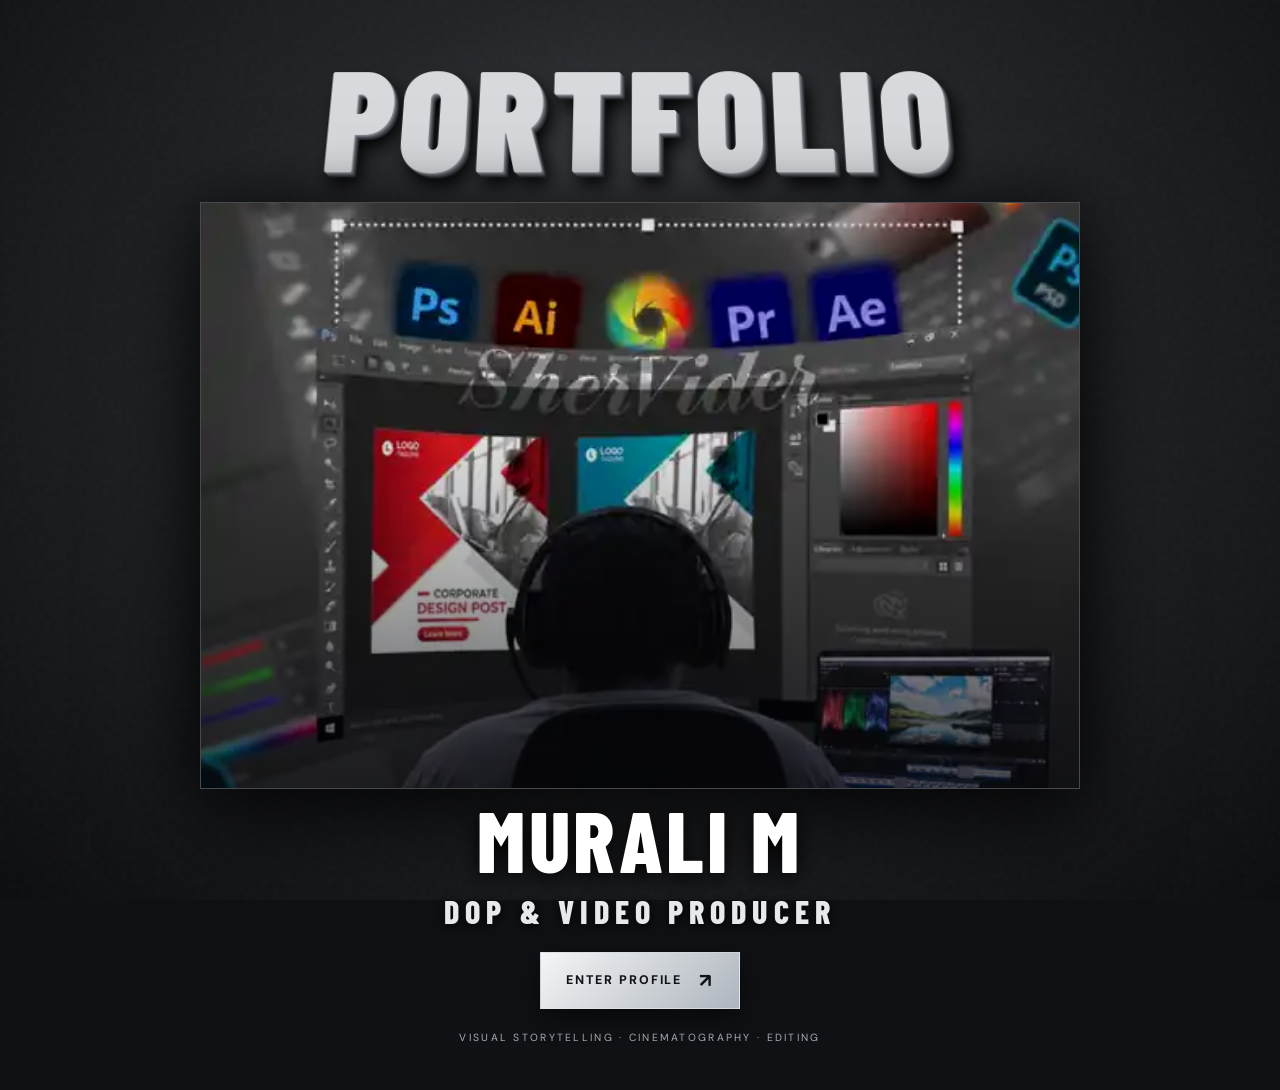
==== index.html @ 309c39cb "Use optimized hero image asset directly" ====
<!DOCTYPE html>
<html lang="en">
<head>
<meta charset="UTF-8">
<meta name="viewport" content="width=device-width, initial-scale=1">
<meta name="theme-color" content="#101114">
<meta name="description" content="Murali M — DOP & Video Producer. Visual storyteller, photographer and editor.">
<title>Murali M | Creative Portfolio</title>
<link rel="preconnect" href="https://fonts.googleapis.com">
<link rel="preconnect" href="https://fonts.gstatic.com" crossorigin>
<link href="https://fonts.googleapis.com/css2?family=Barlow+Condensed:wght@600;700;800;900&family=DM+Sans:wght@400;500;600;700;800&display=swap" rel="stylesheet">
<style>
:root{color-scheme:dark;--silver:#e8e9ec;--blue:#00b9ee;--ink:#090b10}
*{box-sizing:border-box}html,body{margin:0;min-height:100%;background:#101114;color:#fff;font-family:"DM Sans",sans-serif}
body{overflow-x:hidden}
.landing{min-height:100svh;display:flex;flex-direction:column;align-items:center;padding:clamp(24px,4vw,54px) 18px 36px;position:relative;isolation:isolate}
.landing:before{content:"";position:fixed;inset:0;z-index:-2;background:radial-gradient(ellipse at 50% 38%,#45474b 0%,#222427 44%,#0c0d10 100%)}
.landing:after{content:"";position:fixed;inset:0;z-index:-1;opacity:.14;background-image:url("data:image/svg+xml,%3Csvg viewBox='0 0 180 180' xmlns='http://www.w3.org/2000/svg'%3E%3Cfilter id='n'%3E%3CfeTurbulence type='fractalNoise' baseFrequency='.85' numOctaves='3' stitchTiles='stitch'/%3E%3C/filter%3E%3Crect width='100%25' height='100%25' filter='url(%23n)' opacity='.2'/%3E%3C/svg%3E")}
.wordmark{font-family:"Barlow Condensed",sans-serif;font-size:clamp(4rem,12vw,9rem);font-weight:900;line-height:.82;letter-spacing:.035em;text-transform:uppercase;color:#d7d9dc;text-shadow:1px 1px 0 #85898e,2px 2px 0 #686c71,3px 3px 0 #4d5157,4px 4px 0 #383c41,5px 5px 0 #25292e,8px 12px 18px #000;transform:perspective(500px) rotateX(9deg);margin:5px 0 28px;position:relative}
.wordmark:after{content:"";position:absolute;inset:0;background:linear-gradient(110deg,transparent 20%,#fff8 42%,transparent 58%);background-clip:text;-webkit-background-clip:text;color:transparent;pointer-events:none}
.visual{width:min(100%,880px);position:relative;border:1px solid #ffffff35;box-shadow:0 30px 90px #000b,0 0 50px #0008;overflow:hidden;background:#17191d}
.visual img{display:block;width:100%;height:auto;max-height:65svh;object-fit:cover;object-position:center 48%;filter:brightness(.88) contrast(1.04)}
.visual:after{content:"";position:absolute;inset:40% 0 0;background:linear-gradient(transparent,#050609a8)}
.identity{text-align:center;margin-top:-.15rem;z-index:1;position:relative}
.identity h1{font-family:"Barlow Condensed",sans-serif;font-size:clamp(2.8rem,7vw,5.4rem);font-weight:800;letter-spacing:.04em;text-transform:uppercase;margin:0;text-shadow:0 4px 20px #000}
.role{font-family:"Barlow Condensed",sans-serif;font-size:clamp(1.15rem,3vw,2rem);font-weight:800;letter-spacing:.19em;text-transform:uppercase;color:#e7e9eb;margin:2px 0 22px;text-shadow:0 2px 12px #000}
.access{display:inline-flex;align-items:center;gap:17px;padding:15px 25px;border:1px solid #d9e1e8a8;background:linear-gradient(135deg,#f4f5f6,#aeb5bd);color:#101317;text-decoration:none;font-size:.78rem;font-weight:800;letter-spacing:.15em;text-transform:uppercase;box-shadow:0 8px 25px #0008;transition:transform .25s,box-shadow .25s}
.access span{font-size:1.2rem}.access:hover{transform:translateY(-4px);box-shadow:0 14px 32px #000a}
.micro{font-size:.65rem;letter-spacing:.22em;color:#a8adb4;text-transform:uppercase;margin-top:22px}
@media(max-width:600px){.landing{padding-top:34px}.wordmark{margin-bottom:24px}.visual img{max-height:58svh;min-height:360px;object-fit:cover}.identity{margin-top:12px}.role{margin-bottom:18px}}
@media(prefers-reduced-motion:reduce){.access{transition:none}}
</style>
</head>
<body>
<main class="landing">
<div class="wordmark" aria-label="Portfolio">Portfolio</div>
<div class="visual">
<img id="hero-img" src="assets/images/murali-creative-hero.webp" alt="Creative workspace with a video editor working across visual production software" loading="eager">
</div>
<section class="identity" aria-label="Introduction">
<h1>Murali M</h1>
<p class="role">DOP &amp; Video Producer</p>
<a class="access" href="profile.html">Enter Profile <span aria-hidden="true">↗</span></a>
</section>
<p class="micro">Visual storytelling · Cinematography · Editing</p>
</main>

</body>
</html>
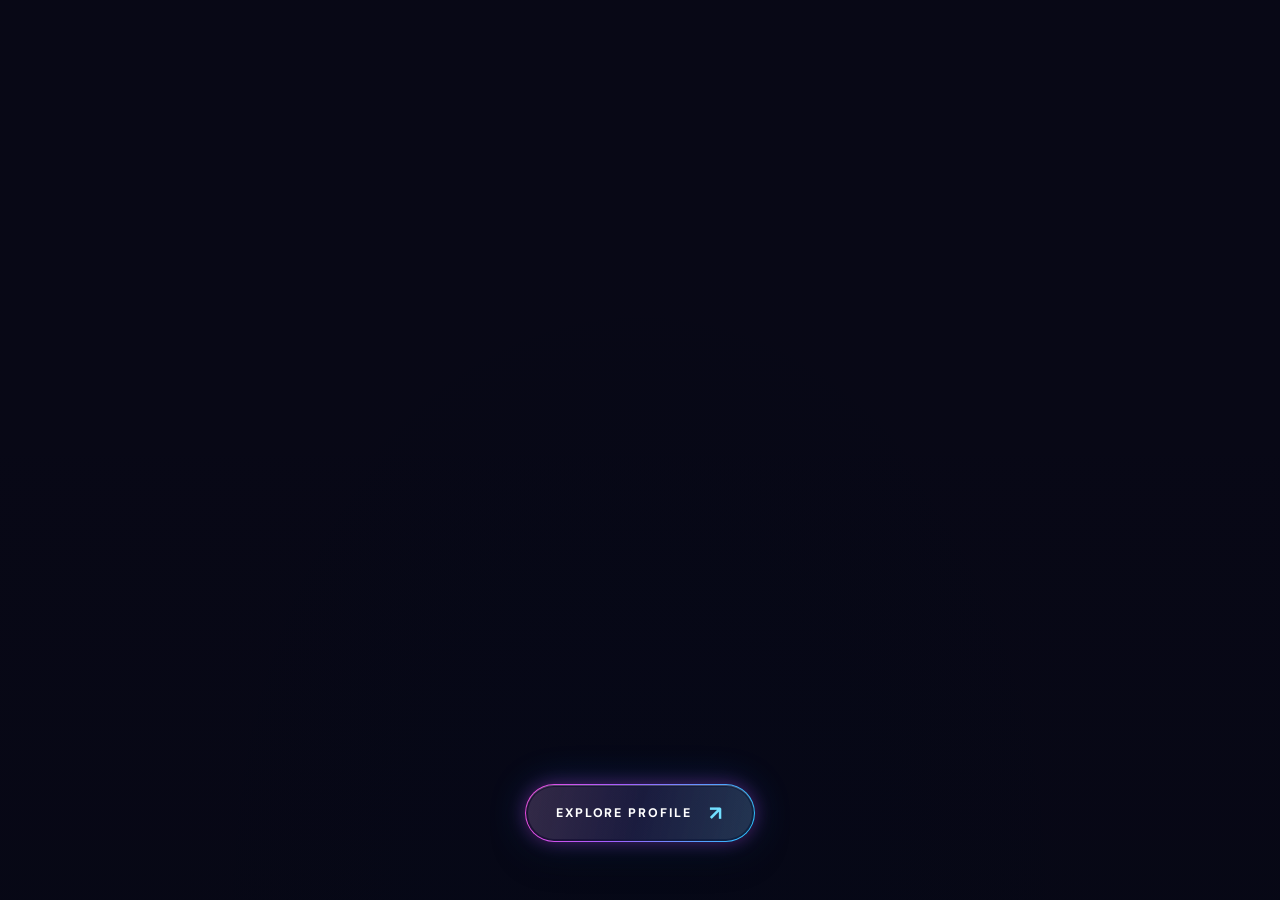
==== commit df1441ef: "Make supplied artwork the full-screen portfolio home" ====
--- a/index.html
+++ b/index.html
@@ -3,47 +3,60 @@
 <head>
 <meta charset="UTF-8">
 <meta name="viewport" content="width=device-width, initial-scale=1">
-<meta name="theme-color" content="#101114">
-<meta name="description" content="Murali M — DOP & Video Producer. Visual storyteller, photographer and editor.">
-<title>Murali M | Creative Portfolio</title>
+<meta name="theme-color" content="#090817">
+<meta name="description" content="Murali M — DOP & Video Producer. Explore the portfolio.">
+<title>Murali M | Portfolio</title>
 <link rel="preconnect" href="https://fonts.googleapis.com">
 <link rel="preconnect" href="https://fonts.gstatic.com" crossorigin>
-<link href="https://fonts.googleapis.com/css2?family=Barlow+Condensed:wght@600;700;800;900&family=DM+Sans:wght@400;500;600;700;800&display=swap" rel="stylesheet">
+<link href="https://fonts.googleapis.com/css2?family=DM+Sans:wght@600;700;800&display=swap" rel="stylesheet">
 <style>
-:root{color-scheme:dark;--silver:#e8e9ec;--blue:#00b9ee;--ink:#090b10}
-*{box-sizing:border-box}html,body{margin:0;min-height:100%;background:#101114;color:#fff;font-family:"DM Sans",sans-serif}
-body{overflow-x:hidden}
-.landing{min-height:100svh;display:flex;flex-direction:column;align-items:center;padding:clamp(24px,4vw,54px) 18px 36px;position:relative;isolation:isolate}
-.landing:before{content:"";position:fixed;inset:0;z-index:-2;background:radial-gradient(ellipse at 50% 38%,#45474b 0%,#222427 44%,#0c0d10 100%)}
-.landing:after{content:"";position:fixed;inset:0;z-index:-1;opacity:.14;background-image:url("data:image/svg+xml,%3Csvg viewBox='0 0 180 180' xmlns='http://www.w3.org/2000/svg'%3E%3Cfilter id='n'%3E%3CfeTurbulence type='fractalNoise' baseFrequency='.85' numOctaves='3' stitchTiles='stitch'/%3E%3C/filter%3E%3Crect width='100%25' height='100%25' filter='url(%23n)' opacity='.2'/%3E%3C/svg%3E")}
-.wordmark{font-family:"Barlow Condensed",sans-serif;font-size:clamp(4rem,12vw,9rem);font-weight:900;line-height:.82;letter-spacing:.035em;text-transform:uppercase;color:#d7d9dc;text-shadow:1px 1px 0 #85898e,2px 2px 0 #686c71,3px 3px 0 #4d5157,4px 4px 0 #383c41,5px 5px 0 #25292e,8px 12px 18px #000;transform:perspective(500px) rotateX(9deg);margin:5px 0 28px;position:relative}
-.wordmark:after{content:"";position:absolute;inset:0;background:linear-gradient(110deg,transparent 20%,#fff8 42%,transparent 58%);background-clip:text;-webkit-background-clip:text;color:transparent;pointer-events:none}
-.visual{width:min(100%,880px);position:relative;border:1px solid #ffffff35;box-shadow:0 30px 90px #000b,0 0 50px #0008;overflow:hidden;background:#17191d}
-.visual img{display:block;width:100%;height:auto;max-height:65svh;object-fit:cover;object-position:center 48%;filter:brightness(.88) contrast(1.04)}
-.visual:after{content:"";position:absolute;inset:40% 0 0;background:linear-gradient(transparent,#050609a8)}
-.identity{text-align:center;margin-top:-.15rem;z-index:1;position:relative}
-.identity h1{font-family:"Barlow Condensed",sans-serif;font-size:clamp(2.8rem,7vw,5.4rem);font-weight:800;letter-spacing:.04em;text-transform:uppercase;margin:0;text-shadow:0 4px 20px #000}
-.role{font-family:"Barlow Condensed",sans-serif;font-size:clamp(1.15rem,3vw,2rem);font-weight:800;letter-spacing:.19em;text-transform:uppercase;color:#e7e9eb;margin:2px 0 22px;text-shadow:0 2px 12px #000}
-.access{display:inline-flex;align-items:center;gap:17px;padding:15px 25px;border:1px solid #d9e1e8a8;background:linear-gradient(135deg,#f4f5f6,#aeb5bd);color:#101317;text-decoration:none;font-size:.78rem;font-weight:800;letter-spacing:.15em;text-transform:uppercase;box-shadow:0 8px 25px #0008;transition:transform .25s,box-shadow .25s}
-.access span{font-size:1.2rem}.access:hover{transform:translateY(-4px);box-shadow:0 14px 32px #000a}
-.micro{font-size:.65rem;letter-spacing:.22em;color:#a8adb4;text-transform:uppercase;margin-top:22px}
-@media(max-width:600px){.landing{padding-top:34px}.wordmark{margin-bottom:24px}.visual img{max-height:58svh;min-height:360px;object-fit:cover}.identity{margin-top:12px}.role{margin-bottom:18px}}
-@media(prefers-reduced-motion:reduce){.access{transition:none}}
+*{box-sizing:border-box}
+html,body{margin:0;width:100%;min-height:100%;background:#080816}
+body{font-family:"DM Sans",sans-serif;overflow:hidden}
+.landing{
+  position:relative;isolation:isolate;
+  width:100%;min-height:100svh;
+  display:flex;align-items:flex-end;justify-content:center;
+  padding:0 22px clamp(34px,6.5vh,68px);
+  background-color:#080816;
+  background-image:linear-gradient(180deg,rgba(5,7,20,.04) 45%,rgba(5,7,20,.27) 100%),url("assets/images/portfolio-hero.avif");
+  background-repeat:no-repeat;background-size:cover;background-position:center center;
+}
+.landing:before{
+  content:"";position:absolute;inset:0;z-index:-1;pointer-events:none;
+  background:radial-gradient(ellipse at 50% 100%,rgba(4,8,24,.52),transparent 52%);
+}
+.access{
+  position:relative;isolation:isolate;
+  display:inline-flex;align-items:center;justify-content:center;gap:17px;
+  min-width:218px;min-height:58px;padding:0 30px;
+  border:1px solid transparent;border-radius:999px;
+  color:#fff;text-decoration:none;text-transform:uppercase;
+  font-size:.78rem;font-weight:800;letter-spacing:.16em;
+  background:linear-gradient(110deg,rgba(10,13,35,.92),rgba(13,20,48,.91)) padding-box,
+             linear-gradient(105deg,#f04bdf 0%,#a55dff 40%,#28c5ff 100%) border-box;
+  box-shadow:0 0 18px rgba(221,54,229,.33),0 0 38px rgba(28,135,255,.22),0 14px 34px rgba(0,0,0,.45),inset 0 1px 0 rgba(255,255,255,.22);
+  backdrop-filter:blur(12px);-webkit-backdrop-filter:blur(12px);
+  transition:transform .25s ease,box-shadow .25s ease,filter .25s ease;
+}
+.access:before{
+  content:"";position:absolute;inset:2px;border-radius:inherit;z-index:-1;
+  background:linear-gradient(100deg,rgba(255,255,255,.10),rgba(255,255,255,.015) 50%,rgba(255,255,255,.08));
+}
+.access span{font-size:1.25rem;line-height:1;color:#71dfff;transition:transform .25s ease}
+.access:hover{transform:translateY(-5px) scale(1.025);filter:brightness(1.15);box-shadow:0 0 24px rgba(221,54,229,.5),0 0 48px rgba(28,135,255,.36),0 18px 42px rgba(0,0,0,.5),inset 0 1px 0 rgba(255,255,255,.28)}
+.access:hover span{transform:translate(3px,-3px)}
+.access:focus-visible{outline:3px solid #fff;outline-offset:5px}
+@media(max-width:600px){
+ .landing{padding:0 18px 34px;background-position:center center}
+ .access{min-width:205px;min-height:54px}
+}
+@media(prefers-reduced-motion:reduce){.access,.access span{transition:none}}
 </style>
 </head>
 <body>
-<main class="landing">
-<div class="wordmark" aria-label="Portfolio">Portfolio</div>
-<div class="visual">
-<img id="hero-img" src="assets/images/murali-creative-hero.webp" alt="Creative workspace with a video editor working across visual production software" loading="eager">
-</div>
-<section class="identity" aria-label="Introduction">
-<h1>Murali M</h1>
-<p class="role">DOP &amp; Video Producer</p>
-<a class="access" href="profile.html">Enter Profile <span aria-hidden="true">↗</span></a>
-</section>
-<p class="micro">Visual storytelling · Cinematography · Editing</p>
+<main class="landing" aria-label="Portfolio landing page">
+<a class="access" href="profile.html">Explore Profile <span aria-hidden="true">↗</span></a>
 </main>
-
 </body>
 </html>
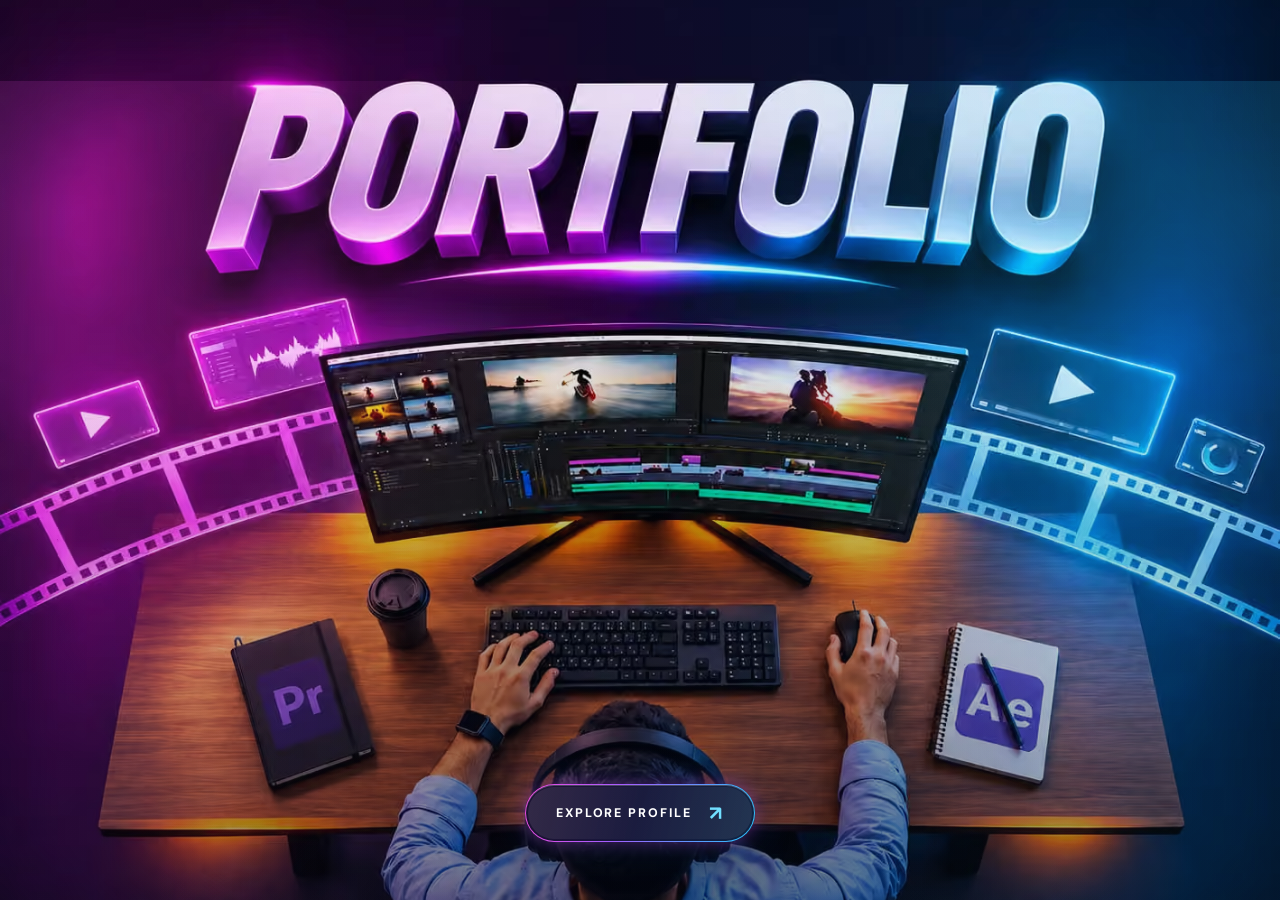
==== commit 30a9ce05: "Enhance hero image with magenta-to-cyan ambient gradient" ====
--- a/index.html
+++ b/index.html
@@ -15,16 +15,16 @@
 body{font-family:"DM Sans",sans-serif;overflow:hidden}
 .landing{
   position:relative;isolation:isolate;
-  width:100%;min-height:100svh;
+  width:100%;min-height:100vh;min-height:100svh;
   display:flex;align-items:flex-end;justify-content:center;
   padding:0 22px clamp(34px,6.5vh,68px);
   background-color:#080816;
-  background-image:linear-gradient(180deg,rgba(5,7,20,.04) 45%,rgba(5,7,20,.27) 100%),url("assets/images/portfolio-hero.avif");
-  background-repeat:no-repeat;background-size:cover;background-position:center center;
+  background-image:linear-gradient(180deg,rgba(5,7,20,.02) 40%,rgba(5,7,20,.34) 100%),radial-gradient(ellipse at 4% 18%,rgba(240,75,223,.20),transparent 58%),radial-gradient(ellipse at 96% 18%,rgba(40,197,255,.22),transparent 58%),url("assets/images/portfolio-hero.avif");
+  background-repeat:no-repeat;background-size:cover,58% 82%,58% 82%,cover;background-position:center,left center,right center,center center;
 }
 .landing:before{
   content:"";position:absolute;inset:0;z-index:-1;pointer-events:none;
-  background:radial-gradient(ellipse at 50% 100%,rgba(4,8,24,.52),transparent 52%);
+  background:radial-gradient(ellipse at 50% 100%,rgba(4,8,24,.36),transparent 55%),linear-gradient(90deg,rgba(240,75,223,.035),transparent 42%,rgba(40,197,255,.04));
 }
 .access{
   position:relative;isolation:isolate;
@@ -48,7 +48,7 @@
 .access:hover span{transform:translate(3px,-3px)}
 .access:focus-visible{outline:3px solid #fff;outline-offset:5px}
 @media(max-width:600px){
- .landing{padding:0 18px 34px;background-position:center center}
+ .landing{padding:0 18px 34px;background-position:center center,left center,right center,center center}
  .access{min-width:205px;min-height:54px}
 }
 @media(prefers-reduced-motion:reduce){.access,.access span{transition:none}}
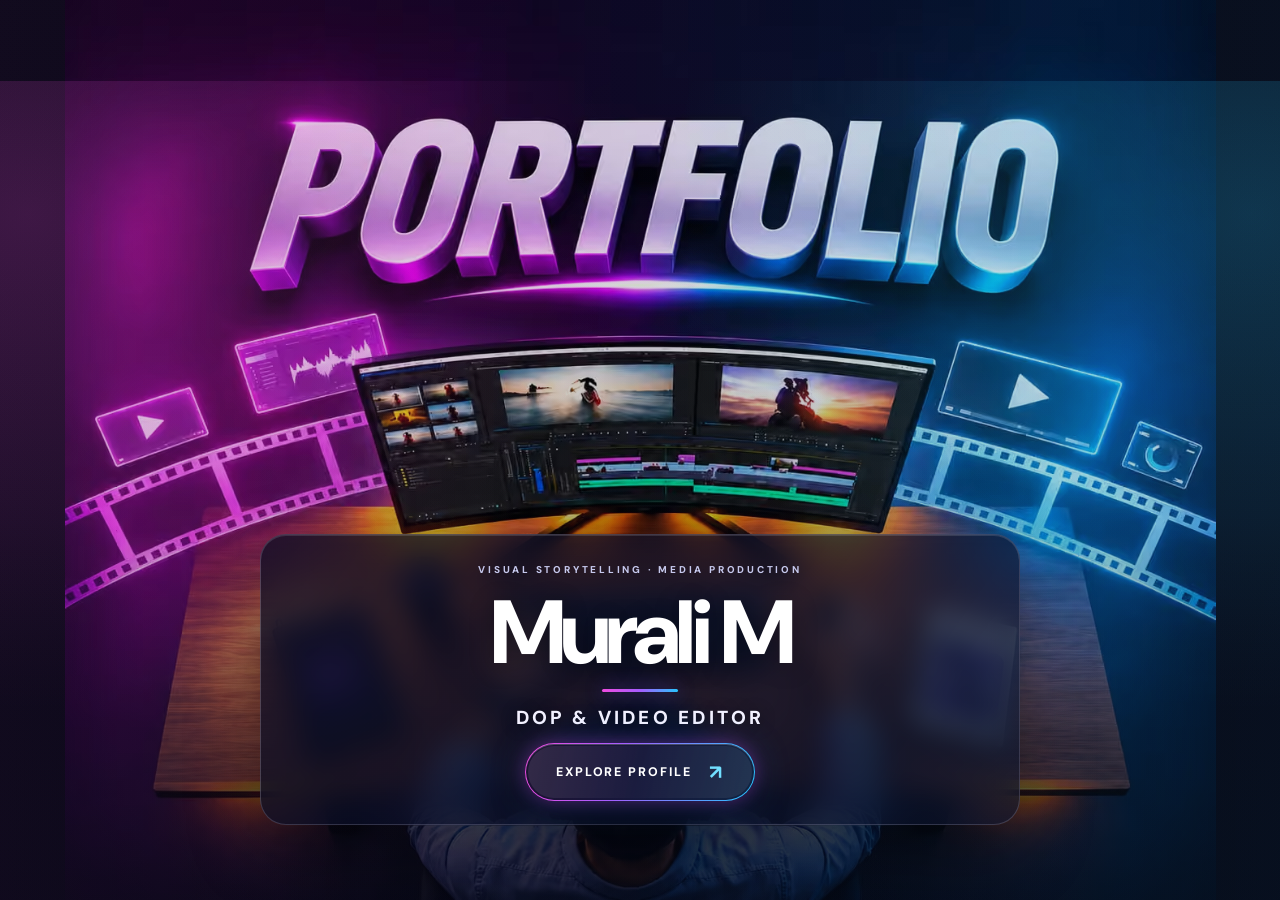
==== commit 2221a5f2: "Fix hero image fit and add professional name and designation" ====
--- a/index.html
+++ b/index.html
@@ -19,12 +19,32 @@
   display:flex;align-items:flex-end;justify-content:center;
   padding:0 22px clamp(34px,6.5vh,68px);
   background-color:#080816;
-  background-image:linear-gradient(180deg,rgba(5,7,20,.02) 40%,rgba(5,7,20,.34) 100%),radial-gradient(ellipse at 4% 18%,rgba(240,75,223,.20),transparent 58%),radial-gradient(ellipse at 96% 18%,rgba(40,197,255,.22),transparent 58%),url("assets/images/portfolio-hero.avif");
-  background-repeat:no-repeat;background-size:cover,58% 82%,58% 82%,cover;background-position:center,left center,right center,center center;
+  background-image:linear-gradient(180deg,rgba(5,7,20,.10) 0%,rgba(5,7,20,.16) 58%,rgba(5,7,20,.76) 100%),radial-gradient(ellipse at 4% 18%,rgba(240,75,223,.23),transparent 58%),radial-gradient(ellipse at 96% 18%,rgba(40,197,255,.24),transparent 58%),url("assets/images/portfolio-hero.avif");
+  background-repeat:no-repeat;background-size:cover,58% 82%,58% 82%,contain;background-position:center,left center,right center,center center;
 }
 .landing:before{
   content:"";position:absolute;inset:0;z-index:-1;pointer-events:none;
-  background:radial-gradient(ellipse at 50% 100%,rgba(4,8,24,.36),transparent 55%),linear-gradient(90deg,rgba(240,75,223,.035),transparent 42%,rgba(40,197,255,.04));
+  background:radial-gradient(ellipse at 50% 100%,rgba(4,8,24,.28),transparent 55%),linear-gradient(90deg,rgba(240,75,223,.045),transparent 42%,rgba(40,197,255,.045));
+}
+.landing-content{
+  position:relative;z-index:1;width:min(760px,100%);margin:0 auto 1.8vh;
+  display:flex;flex-direction:column;align-items:center;text-align:center;gap:13px;
+  padding:28px 24px 23px;border:1px solid rgba(224,226,255,.18);border-radius:26px;
+  background:linear-gradient(125deg,rgba(9,12,35,.76),rgba(12,20,45,.64));
+  box-shadow:0 22px 70px rgba(0,0,0,.35),inset 0 1px 0 rgba(255,255,255,.12);
+  backdrop-filter:blur(14px);-webkit-backdrop-filter:blur(14px);
+}
+.landing-kicker{color:#c6c9ed;font-size:.62rem;font-weight:800;letter-spacing:.28em;text-transform:uppercase;}
+.landing-name{
+  margin:0;color:#fff;font-size:clamp(2.7rem,7vw,5.7rem);font-weight:800;
+  letter-spacing:-.065em;line-height:.98;text-shadow:0 4px 25px rgba(0,0,0,.32);
+}
+.landing-role{
+  margin:0;color:#f4f2ff;font-size:clamp(.9rem,2vw,1.18rem);font-weight:800;
+  letter-spacing:.17em;text-transform:uppercase;text-shadow:0 2px 16px rgba(0,0,0,.45);
+}
+.landing-role::before{
+  content:"";display:block;width:76px;height:3px;margin:0 auto 13px;border-radius:4px;background:linear-gradient(90deg,#f04bdf,#a55dff,#28c5ff);box-shadow:0 0 18px rgba(165,93,255,.65);
 }
 .access{
   position:relative;isolation:isolate;
@@ -47,8 +67,14 @@
 .access:hover{transform:translateY(-5px) scale(1.025);filter:brightness(1.15);box-shadow:0 0 24px rgba(221,54,229,.5),0 0 48px rgba(28,135,255,.36),0 18px 42px rgba(0,0,0,.5),inset 0 1px 0 rgba(255,255,255,.28)}
 .access:hover span{transform:translate(3px,-3px)}
 .access:focus-visible{outline:3px solid #fff;outline-offset:5px}
+@media(max-width:900px){
+ .landing{background-size:cover,62% 78%,62% 78%,contain;background-position:center,left center,right center,center center}
+}
 @media(max-width:600px){
- .landing{padding:0 18px 34px;background-position:center center,left center,right center,center center}
+ .landing{min-height:100svh;padding:24px 16px 30px;background-size:cover,72% 70%,72% 70%,auto 72%;background-position:center,left center,right center,center 22%;}
+ .landing-content{margin:0 auto 0;padding:24px 16px 20px;border-radius:20px;gap:11px;}
+ .landing-name{font-size:clamp(2.5rem,12vw,4rem)}
+ .landing-role{font-size:.78rem;letter-spacing:.12em}
  .access{min-width:205px;min-height:54px}
 }
 @media(prefers-reduced-motion:reduce){.access,.access span{transition:none}}
@@ -56,7 +82,12 @@
 </head>
 <body>
 <main class="landing" aria-label="Portfolio landing page">
-<a class="access" href="profile.html">Explore Profile <span aria-hidden="true">↗</span></a>
+  <section class="landing-content" aria-label="Introduction">
+    <span class="landing-kicker">Visual Storytelling · Media Production</span>
+    <h1 class="landing-name">Murali M</h1>
+    <p class="landing-role">DOP &amp; Video Editor</p>
+    <a class="access" href="profile.html">Explore Profile <span aria-hidden="true">↗</span></a>
+  </section>
 </main>
 </body>
 </html>
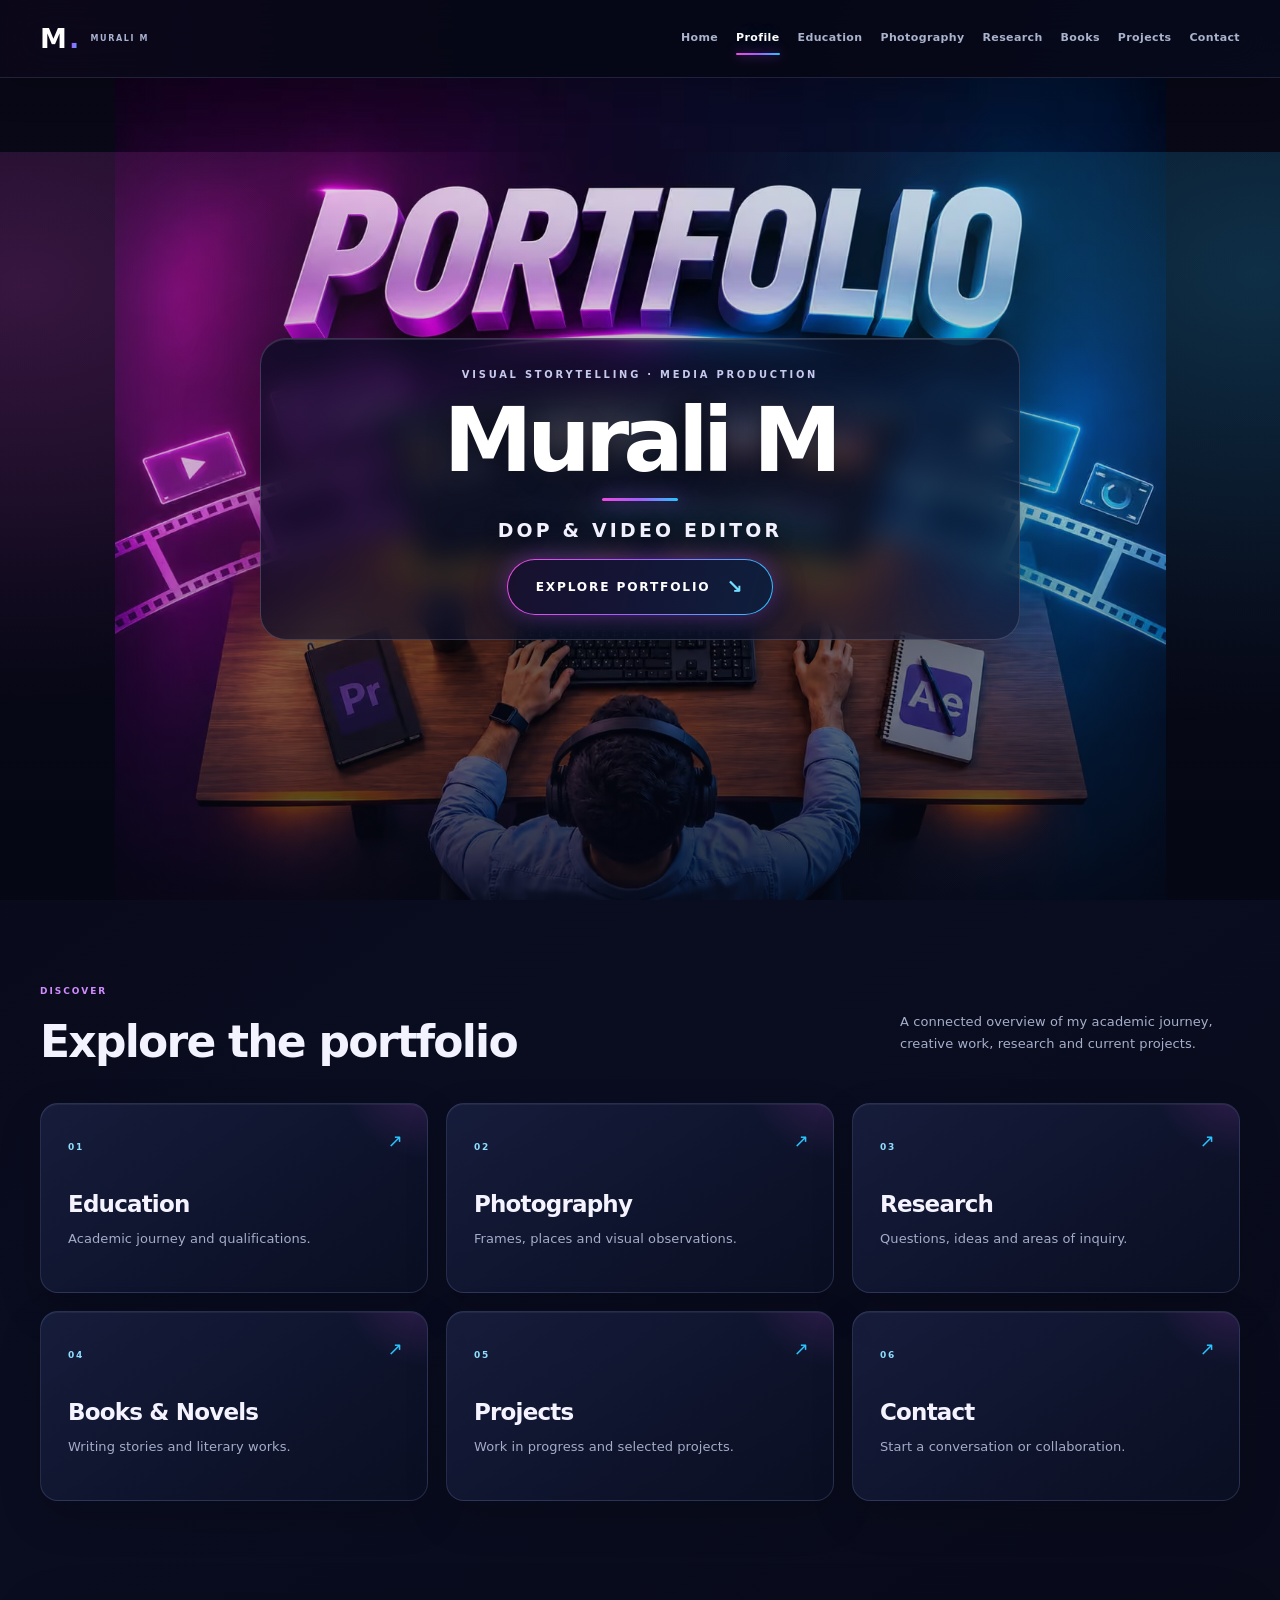
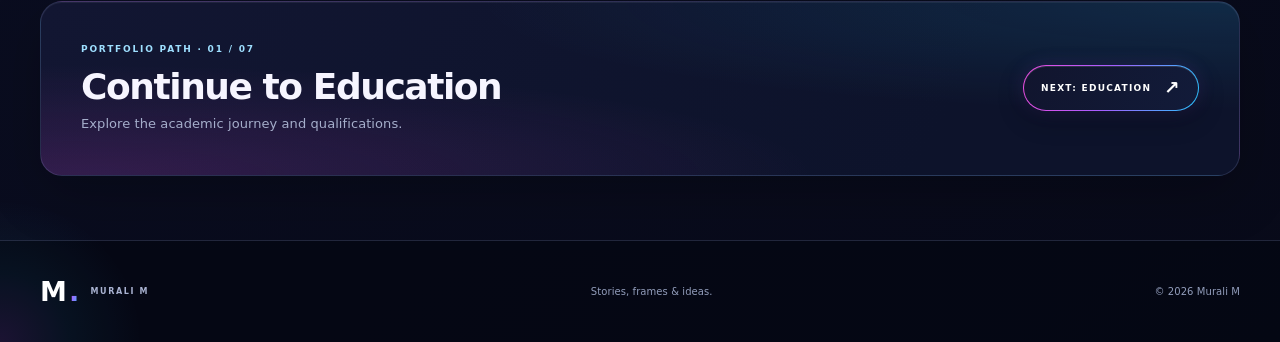
==== commit 91c31df6: "Redirect website root directly to Profile landing page" ====
--- a/index.html
+++ b/index.html
@@ -3,91 +3,13 @@
 <head>
 <meta charset="UTF-8">
 <meta name="viewport" content="width=device-width, initial-scale=1">
-<meta name="theme-color" content="#090817">
-<meta name="description" content="Murali M — DOP & Video Producer. Explore the portfolio.">
-<title>Murali M | Portfolio</title>
-<link rel="preconnect" href="https://fonts.googleapis.com">
-<link rel="preconnect" href="https://fonts.gstatic.com" crossorigin>
-<link href="https://fonts.googleapis.com/css2?family=DM+Sans:wght@600;700;800&display=swap" rel="stylesheet">
-<style>
-*{box-sizing:border-box}
-html,body{margin:0;width:100%;min-height:100%;background:#080816}
-body{font-family:"DM Sans",sans-serif;overflow:hidden}
-.landing{
-  position:relative;isolation:isolate;
-  width:100%;min-height:100vh;min-height:100svh;
-  display:flex;align-items:flex-end;justify-content:center;
-  padding:0 22px clamp(34px,6.5vh,68px);
-  background-color:#080816;
-  background-image:linear-gradient(180deg,rgba(5,7,20,.10) 0%,rgba(5,7,20,.16) 58%,rgba(5,7,20,.76) 100%),radial-gradient(ellipse at 4% 18%,rgba(240,75,223,.23),transparent 58%),radial-gradient(ellipse at 96% 18%,rgba(40,197,255,.24),transparent 58%),url("assets/images/portfolio-hero.avif");
-  background-repeat:no-repeat;background-size:cover,58% 82%,58% 82%,contain;background-position:center,left center,right center,center center;
-}
-.landing:before{
-  content:"";position:absolute;inset:0;z-index:-1;pointer-events:none;
-  background:radial-gradient(ellipse at 50% 100%,rgba(4,8,24,.28),transparent 55%),linear-gradient(90deg,rgba(240,75,223,.045),transparent 42%,rgba(40,197,255,.045));
-}
-.landing-content{
-  position:relative;z-index:1;width:min(760px,100%);margin:0 auto 1.8vh;
-  display:flex;flex-direction:column;align-items:center;text-align:center;gap:13px;
-  padding:28px 24px 23px;border:1px solid rgba(224,226,255,.18);border-radius:26px;
-  background:linear-gradient(125deg,rgba(9,12,35,.76),rgba(12,20,45,.64));
-  box-shadow:0 22px 70px rgba(0,0,0,.35),inset 0 1px 0 rgba(255,255,255,.12);
-  backdrop-filter:blur(14px);-webkit-backdrop-filter:blur(14px);
-}
-.landing-kicker{color:#c6c9ed;font-size:.62rem;font-weight:800;letter-spacing:.28em;text-transform:uppercase;}
-.landing-name{
-  margin:0;color:#fff;font-size:clamp(2.7rem,7vw,5.7rem);font-weight:800;
-  letter-spacing:-.065em;line-height:.98;text-shadow:0 4px 25px rgba(0,0,0,.32);
-}
-.landing-role{
-  margin:0;color:#f4f2ff;font-size:clamp(.9rem,2vw,1.18rem);font-weight:800;
-  letter-spacing:.17em;text-transform:uppercase;text-shadow:0 2px 16px rgba(0,0,0,.45);
-}
-.landing-role::before{
-  content:"";display:block;width:76px;height:3px;margin:0 auto 13px;border-radius:4px;background:linear-gradient(90deg,#f04bdf,#a55dff,#28c5ff);box-shadow:0 0 18px rgba(165,93,255,.65);
-}
-.access{
-  position:relative;isolation:isolate;
-  display:inline-flex;align-items:center;justify-content:center;gap:17px;
-  min-width:218px;min-height:58px;padding:0 30px;
-  border:1px solid transparent;border-radius:999px;
-  color:#fff;text-decoration:none;text-transform:uppercase;
-  font-size:.78rem;font-weight:800;letter-spacing:.16em;
-  background:linear-gradient(110deg,rgba(10,13,35,.92),rgba(13,20,48,.91)) padding-box,
-             linear-gradient(105deg,#f04bdf 0%,#a55dff 40%,#28c5ff 100%) border-box;
-  box-shadow:0 0 18px rgba(221,54,229,.33),0 0 38px rgba(28,135,255,.22),0 14px 34px rgba(0,0,0,.45),inset 0 1px 0 rgba(255,255,255,.22);
-  backdrop-filter:blur(12px);-webkit-backdrop-filter:blur(12px);
-  transition:transform .25s ease,box-shadow .25s ease,filter .25s ease;
-}
-.access:before{
-  content:"";position:absolute;inset:2px;border-radius:inherit;z-index:-1;
-  background:linear-gradient(100deg,rgba(255,255,255,.10),rgba(255,255,255,.015) 50%,rgba(255,255,255,.08));
-}
-.access span{font-size:1.25rem;line-height:1;color:#71dfff;transition:transform .25s ease}
-.access:hover{transform:translateY(-5px) scale(1.025);filter:brightness(1.15);box-shadow:0 0 24px rgba(221,54,229,.5),0 0 48px rgba(28,135,255,.36),0 18px 42px rgba(0,0,0,.5),inset 0 1px 0 rgba(255,255,255,.28)}
-.access:hover span{transform:translate(3px,-3px)}
-.access:focus-visible{outline:3px solid #fff;outline-offset:5px}
-@media(max-width:900px){
- .landing{background-size:cover,62% 78%,62% 78%,contain;background-position:center,left center,right center,center center}
-}
-@media(max-width:600px){
- .landing{min-height:100svh;padding:24px 16px 30px;background-size:cover,72% 70%,72% 70%,auto 72%;background-position:center,left center,right center,center 22%;}
- .landing-content{margin:0 auto 0;padding:24px 16px 20px;border-radius:20px;gap:11px;}
- .landing-name{font-size:clamp(2.5rem,12vw,4rem)}
- .landing-role{font-size:.78rem;letter-spacing:.12em}
- .access{min-width:205px;min-height:54px}
-}
-@media(prefers-reduced-motion:reduce){.access,.access span{transition:none}}
-</style>
+<meta http-equiv="refresh" content="0; url=profile.html">
+<link rel="canonical" href="profile.html">
+<meta name="robots" content="noindex">
+<title>Redirecting to Profile | Murali M</title>
+<script>window.location.replace("profile.html");</script>
 </head>
 <body>
-<main class="landing" aria-label="Portfolio landing page">
-  <section class="landing-content" aria-label="Introduction">
-    <span class="landing-kicker">Visual Storytelling · Media Production</span>
-    <h1 class="landing-name">Murali M</h1>
-    <p class="landing-role">DOP &amp; Video Editor</p>
-    <a class="access" href="profile.html">Explore Profile <span aria-hidden="true">↗</span></a>
-  </section>
-</main>
+<p>Opening the <a href="profile.html">Murali M portfolio</a>…</p>
 </body>
-</html>+</html>
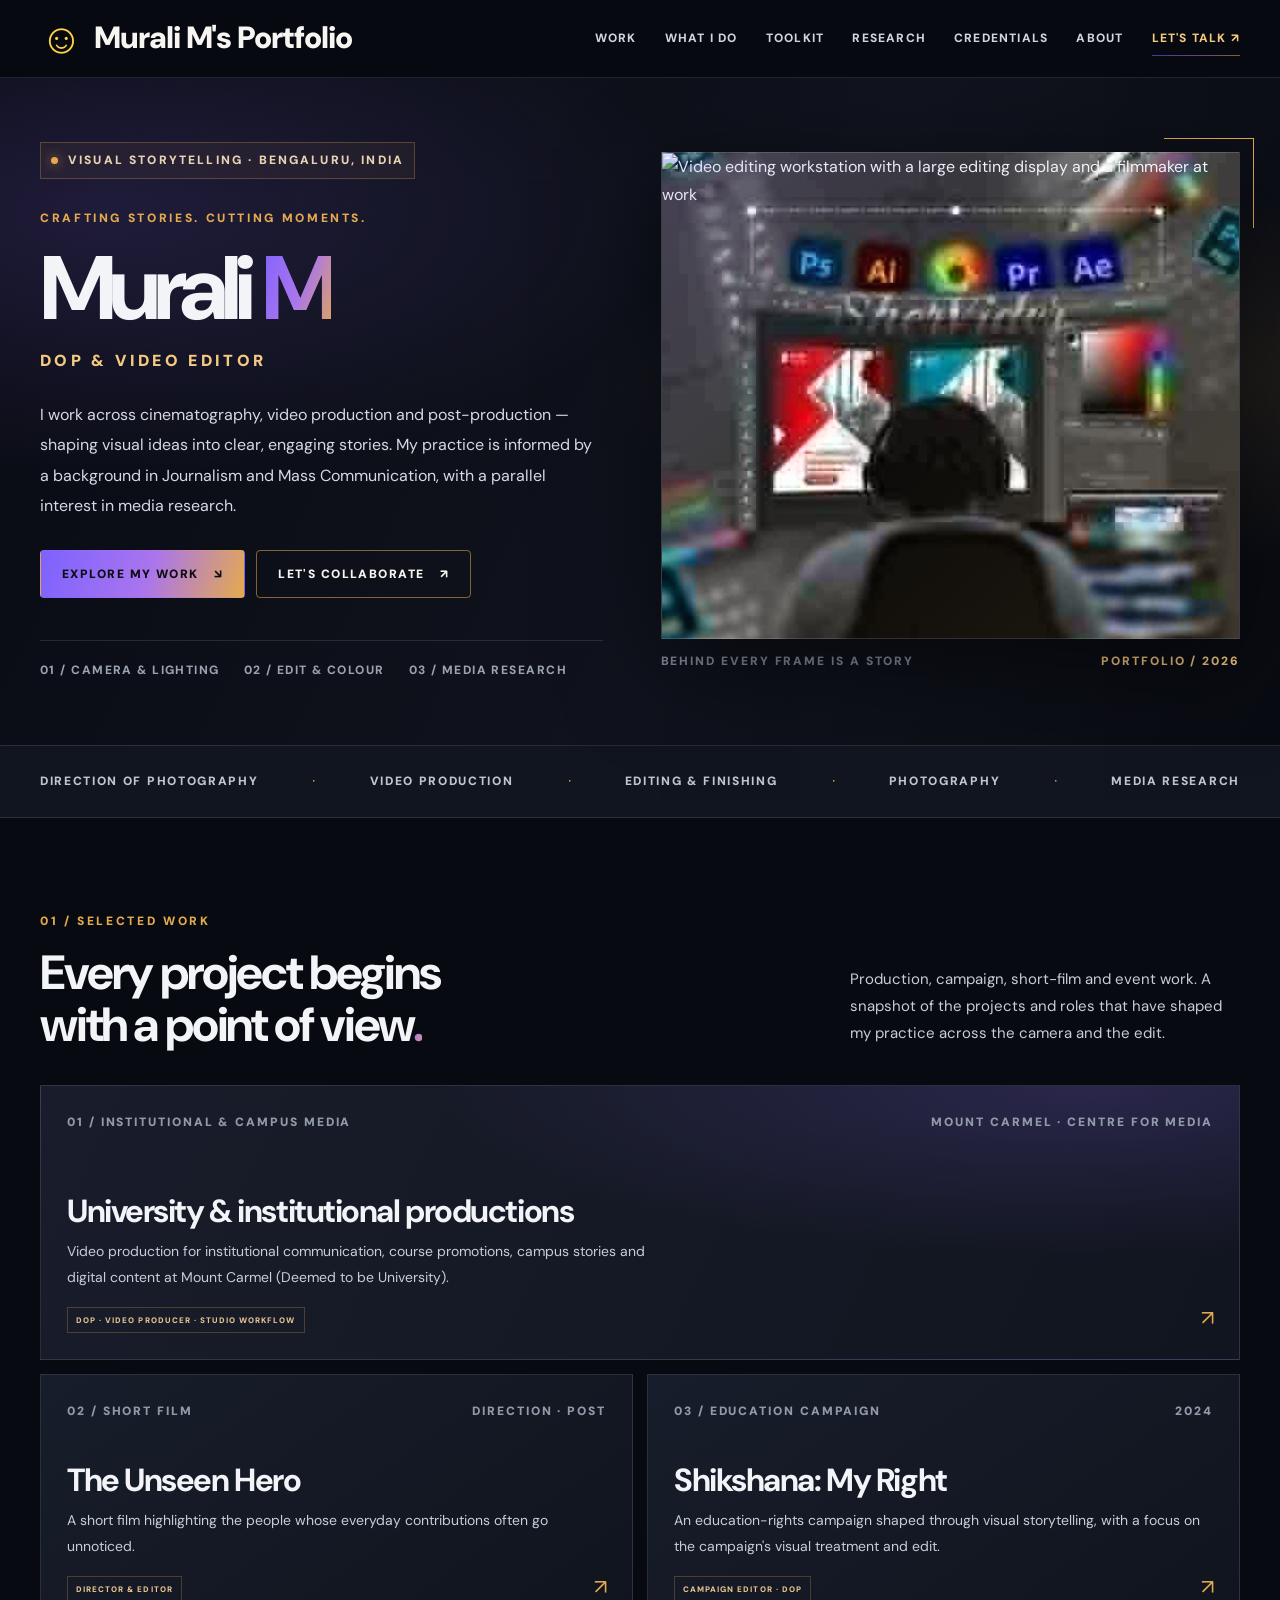
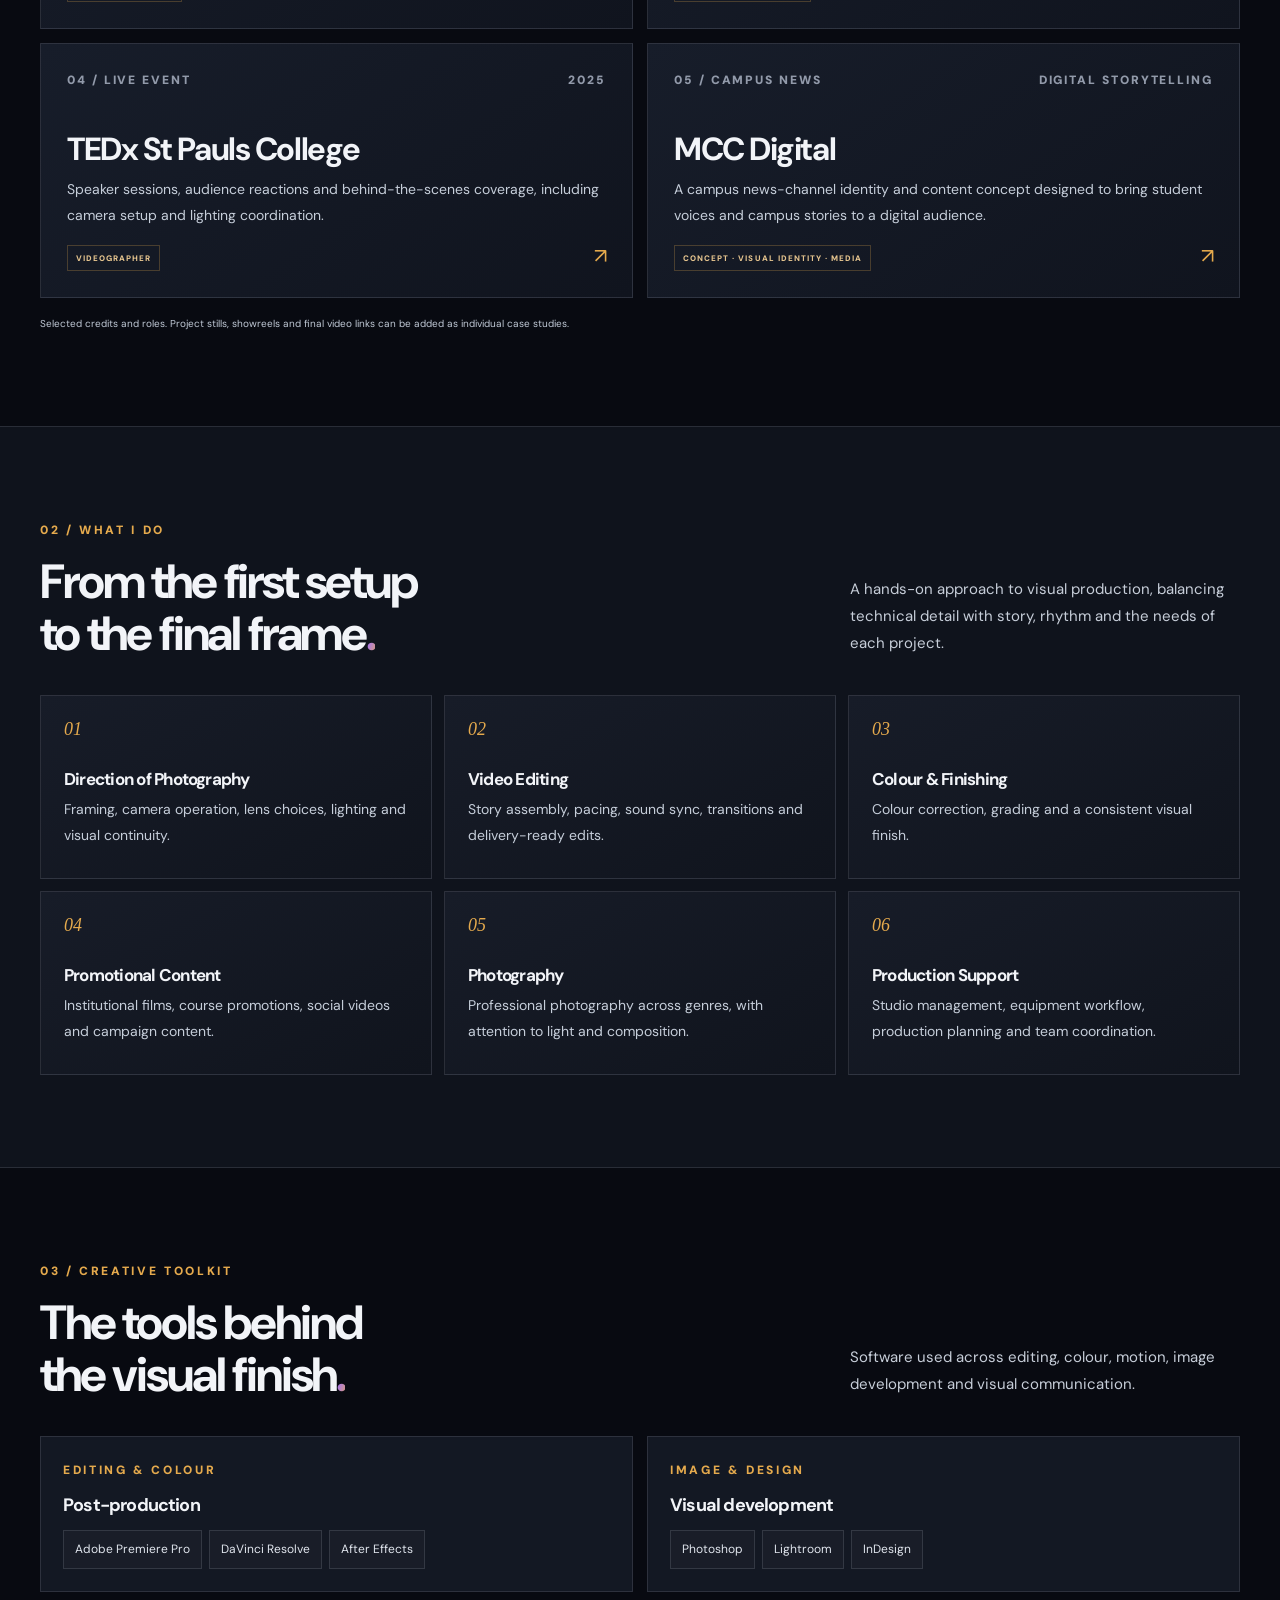
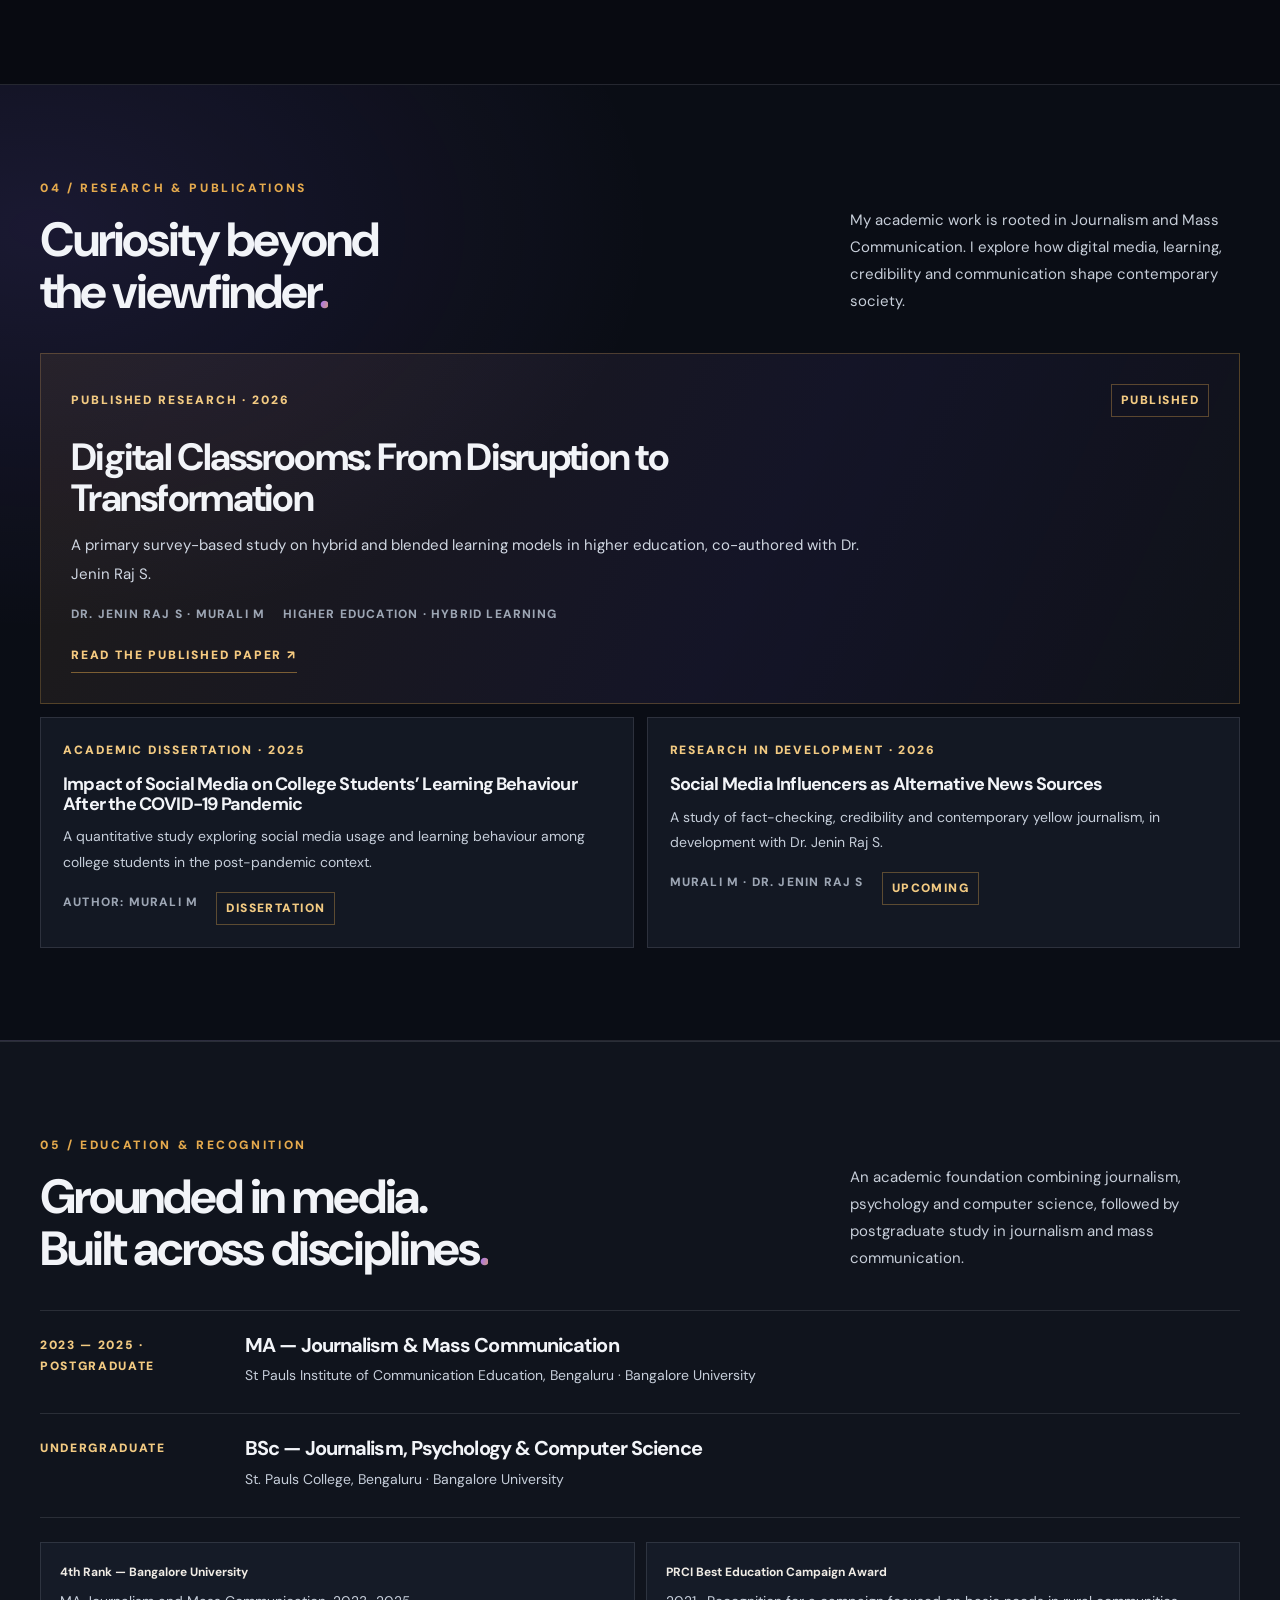
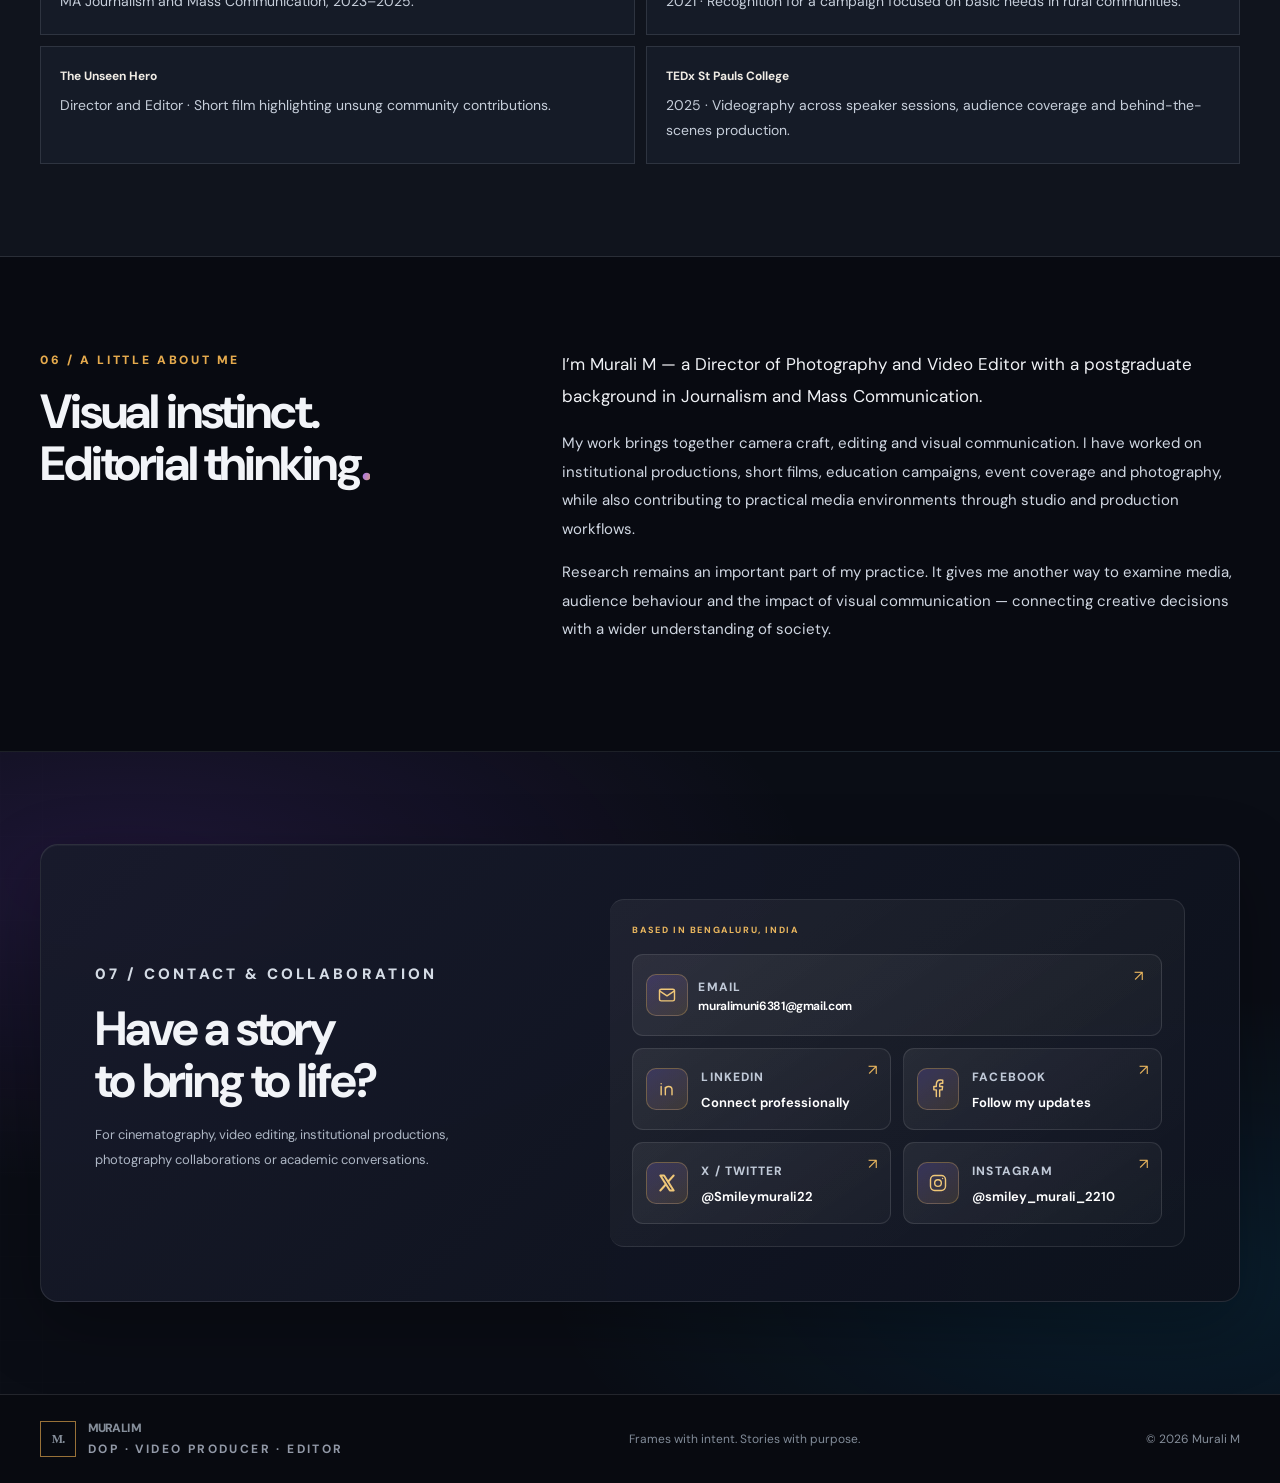
==== commit 8595f882: "Update index.html" ====
--- a/index.html
+++ b/index.html
@@ -10,6 +10,6 @@
 <script>window.location.replace("profile.html");</script>
 </head>
 <body>
-<p>Opening the <a href="profile.html">Murali M portfolio</a>…</p>
+<p>Opening the <a href="profile.html">MURALI M portfolio</a>…</p>
 </body>
 </html>
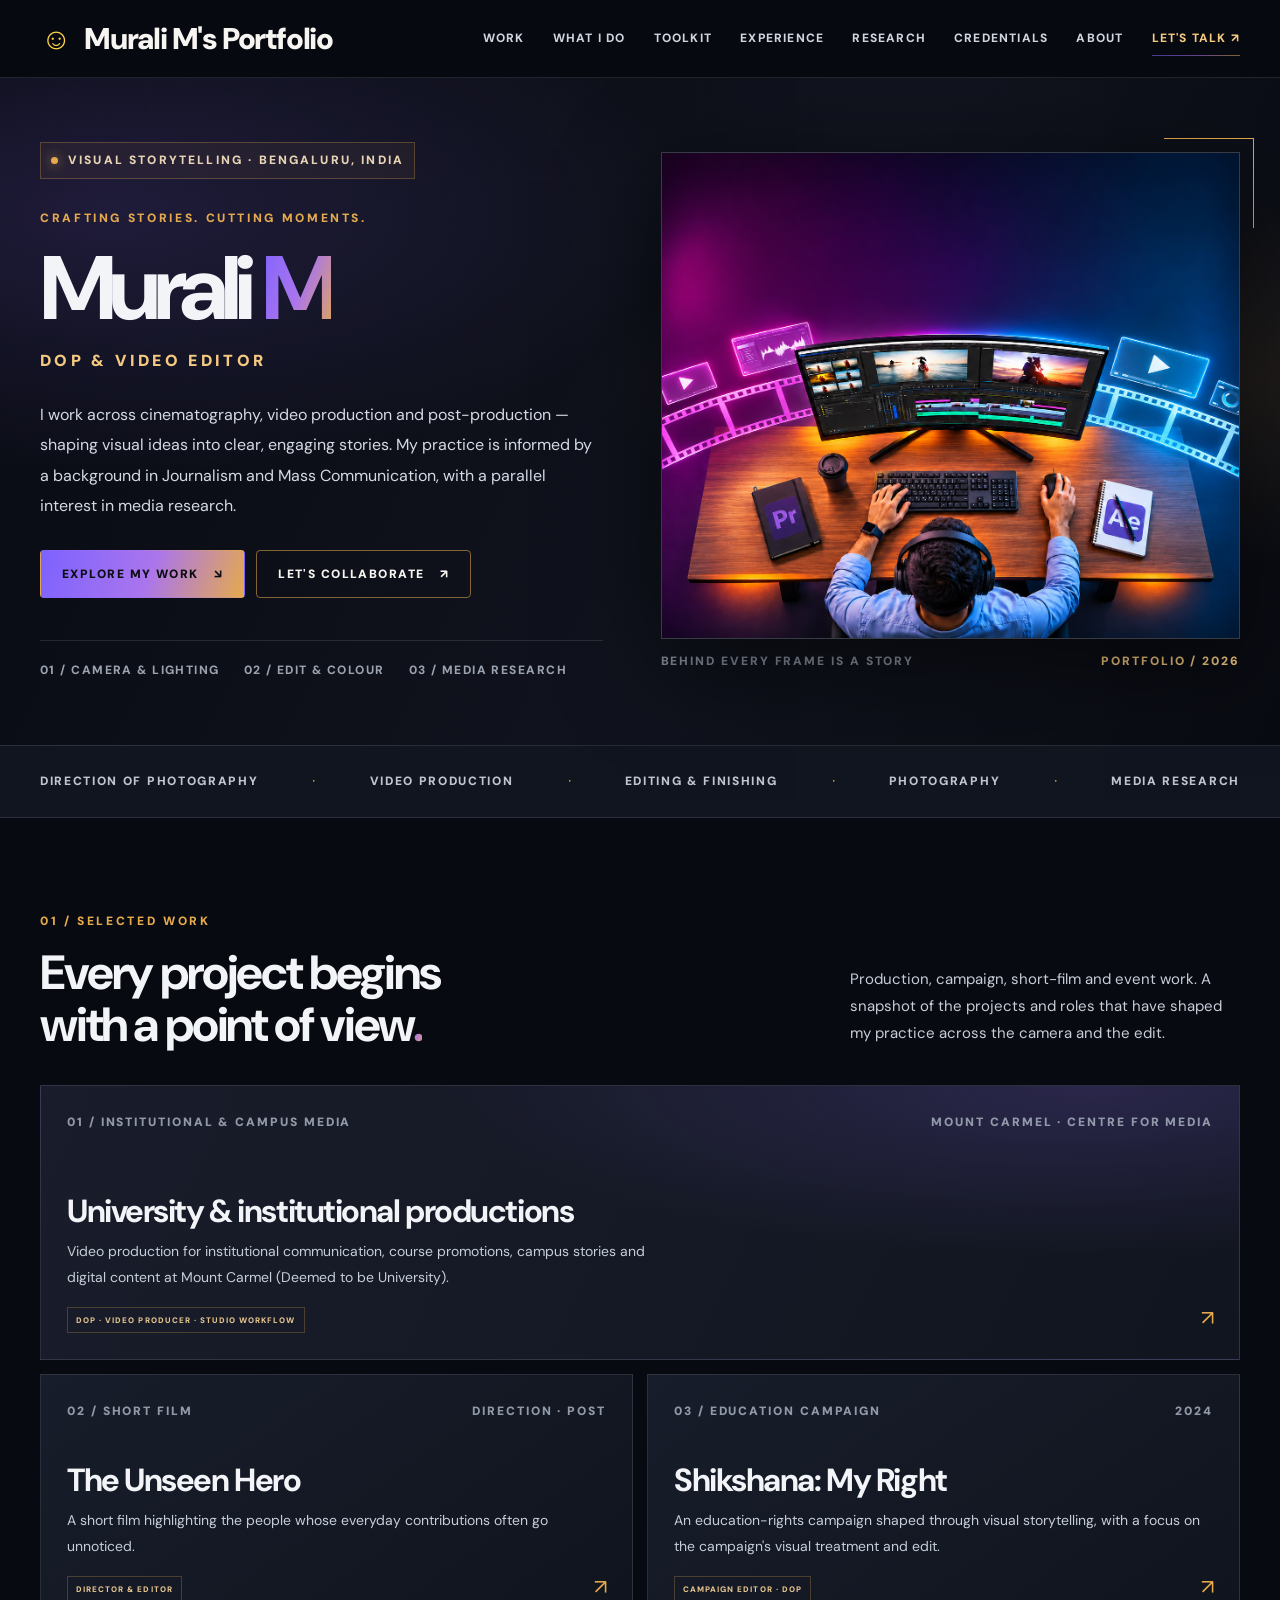
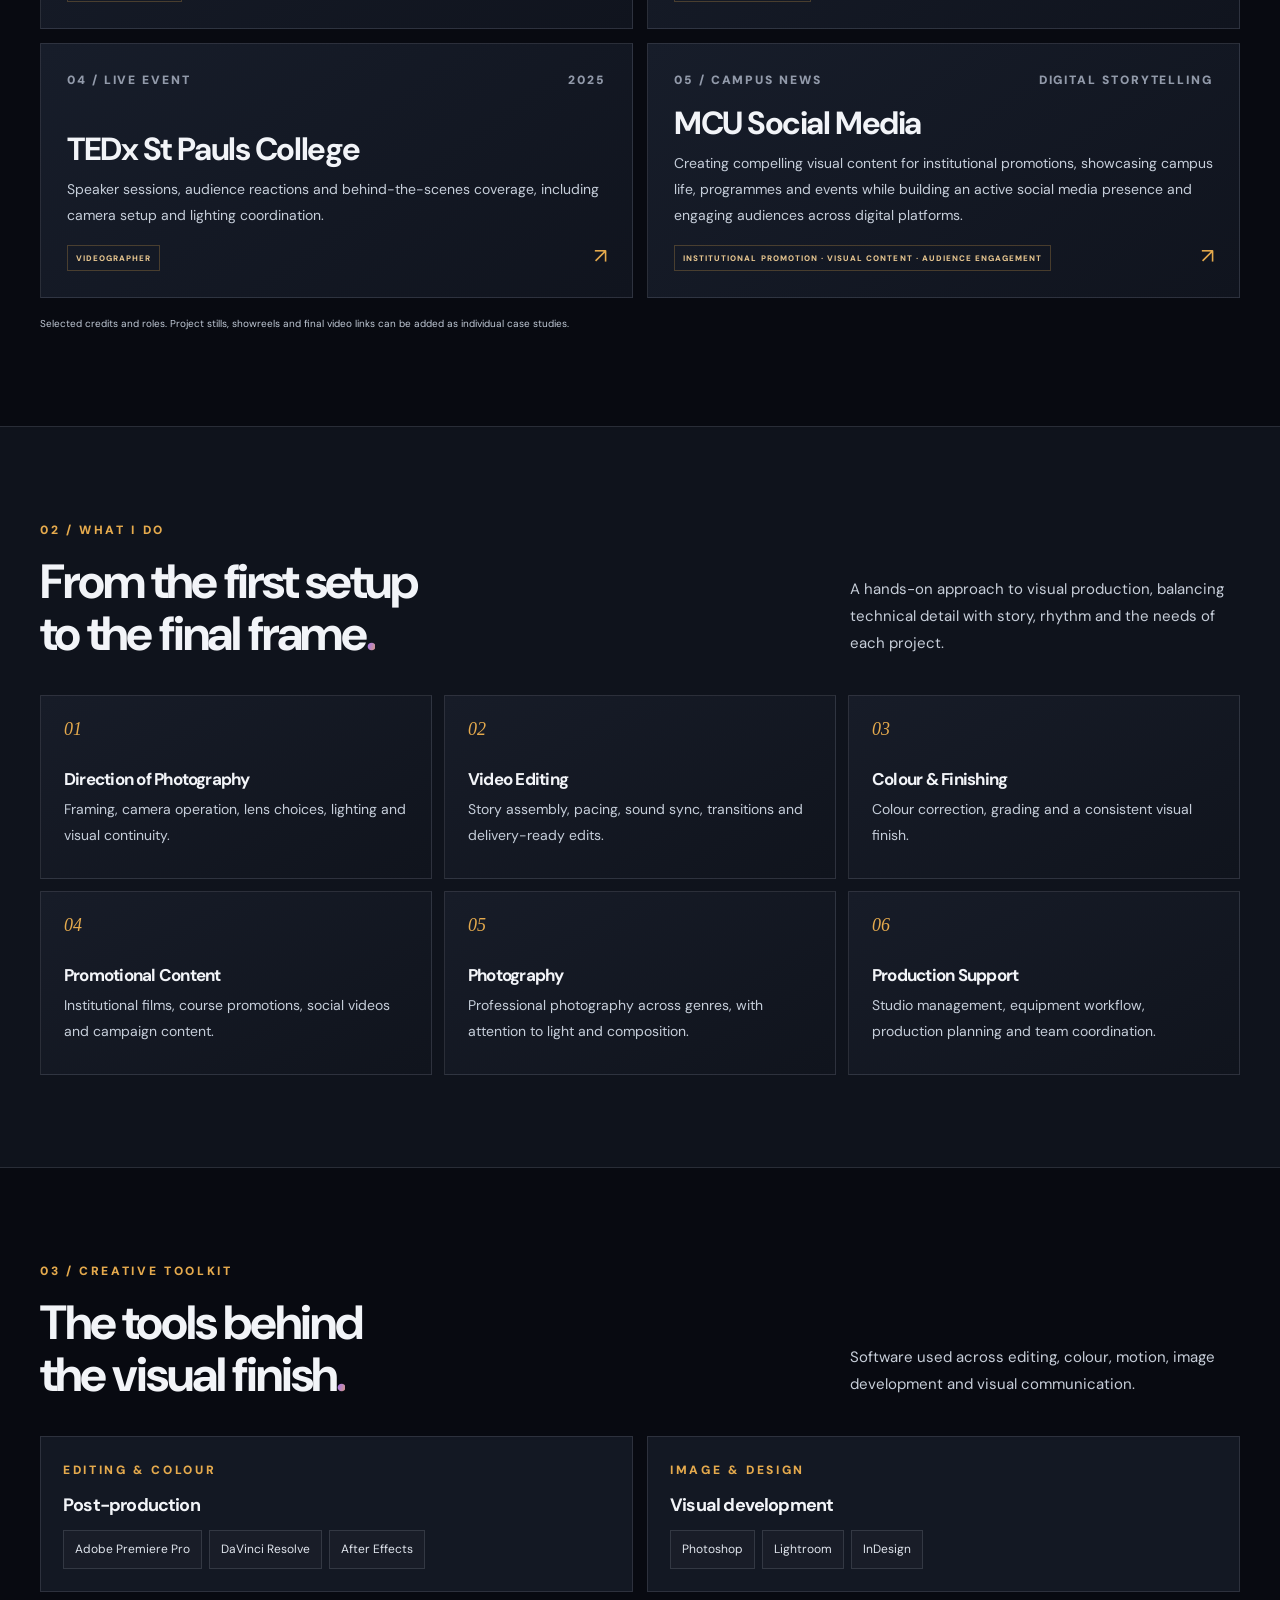
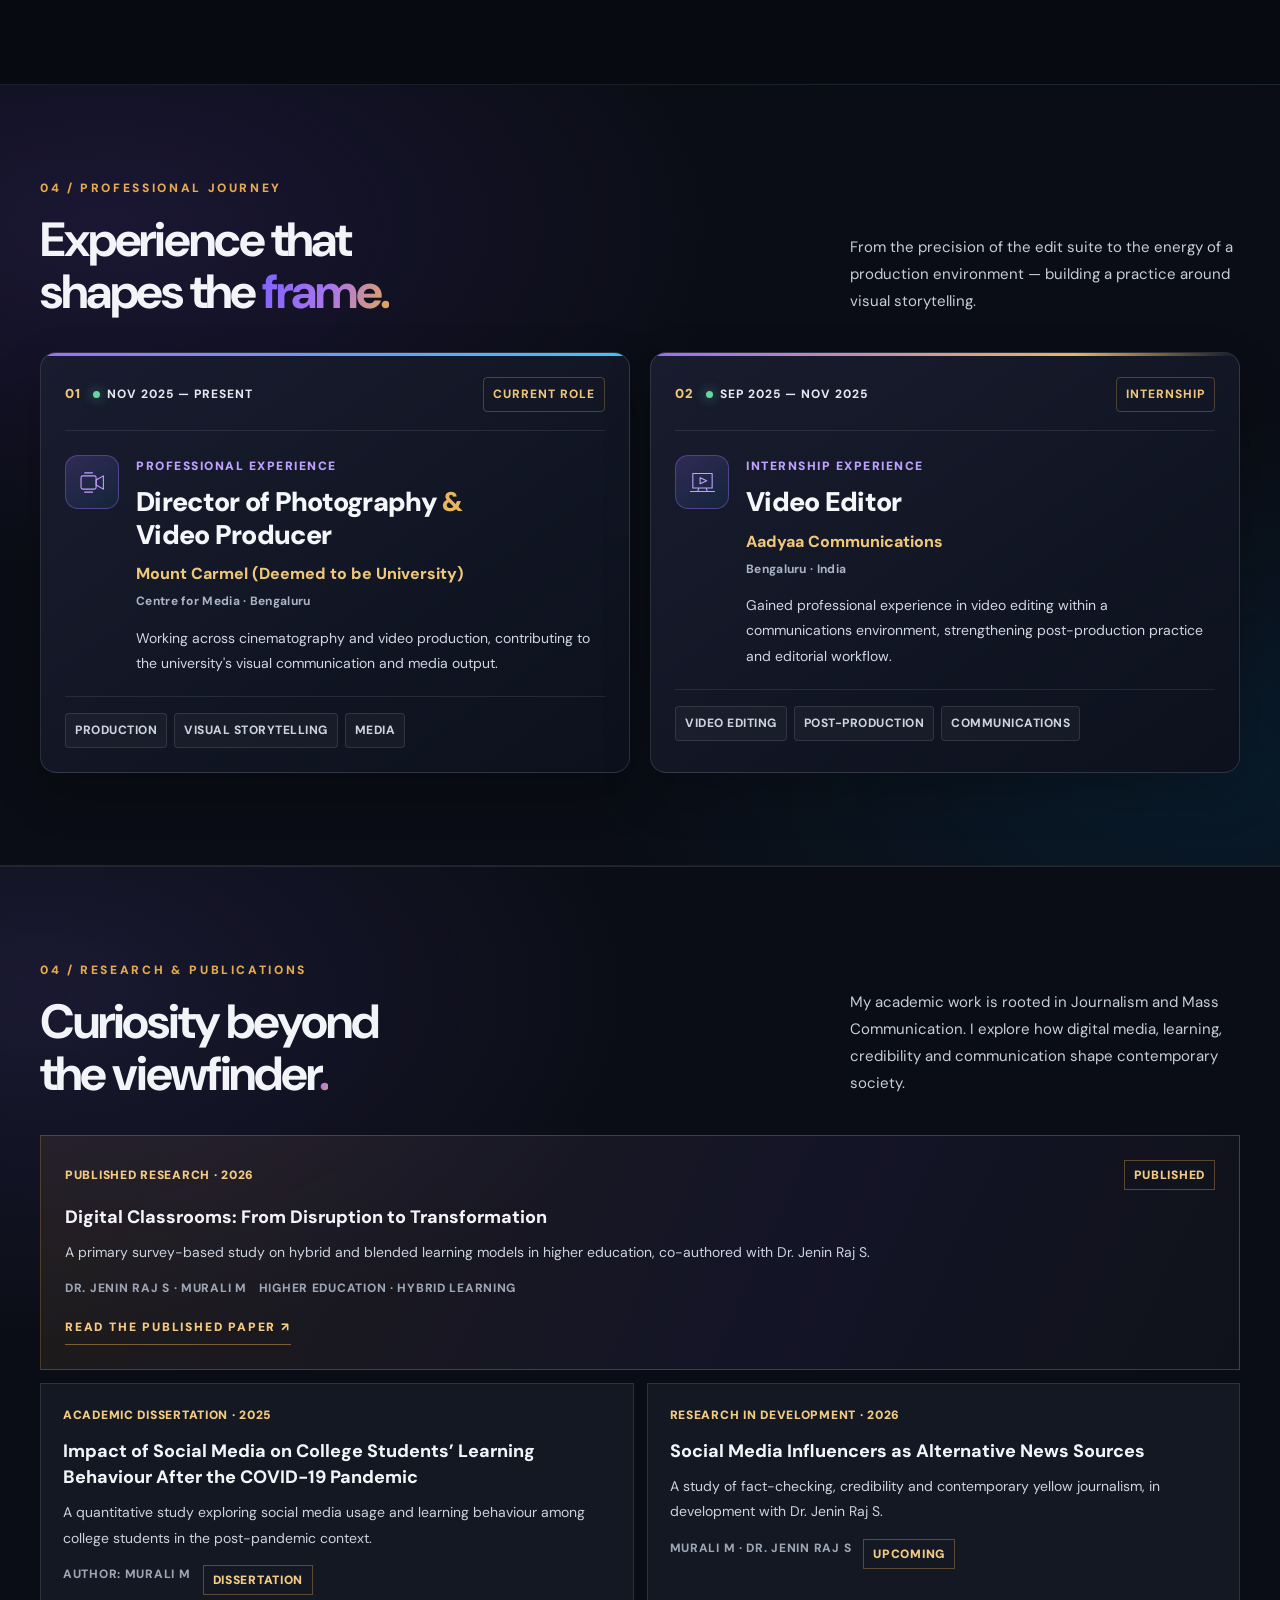
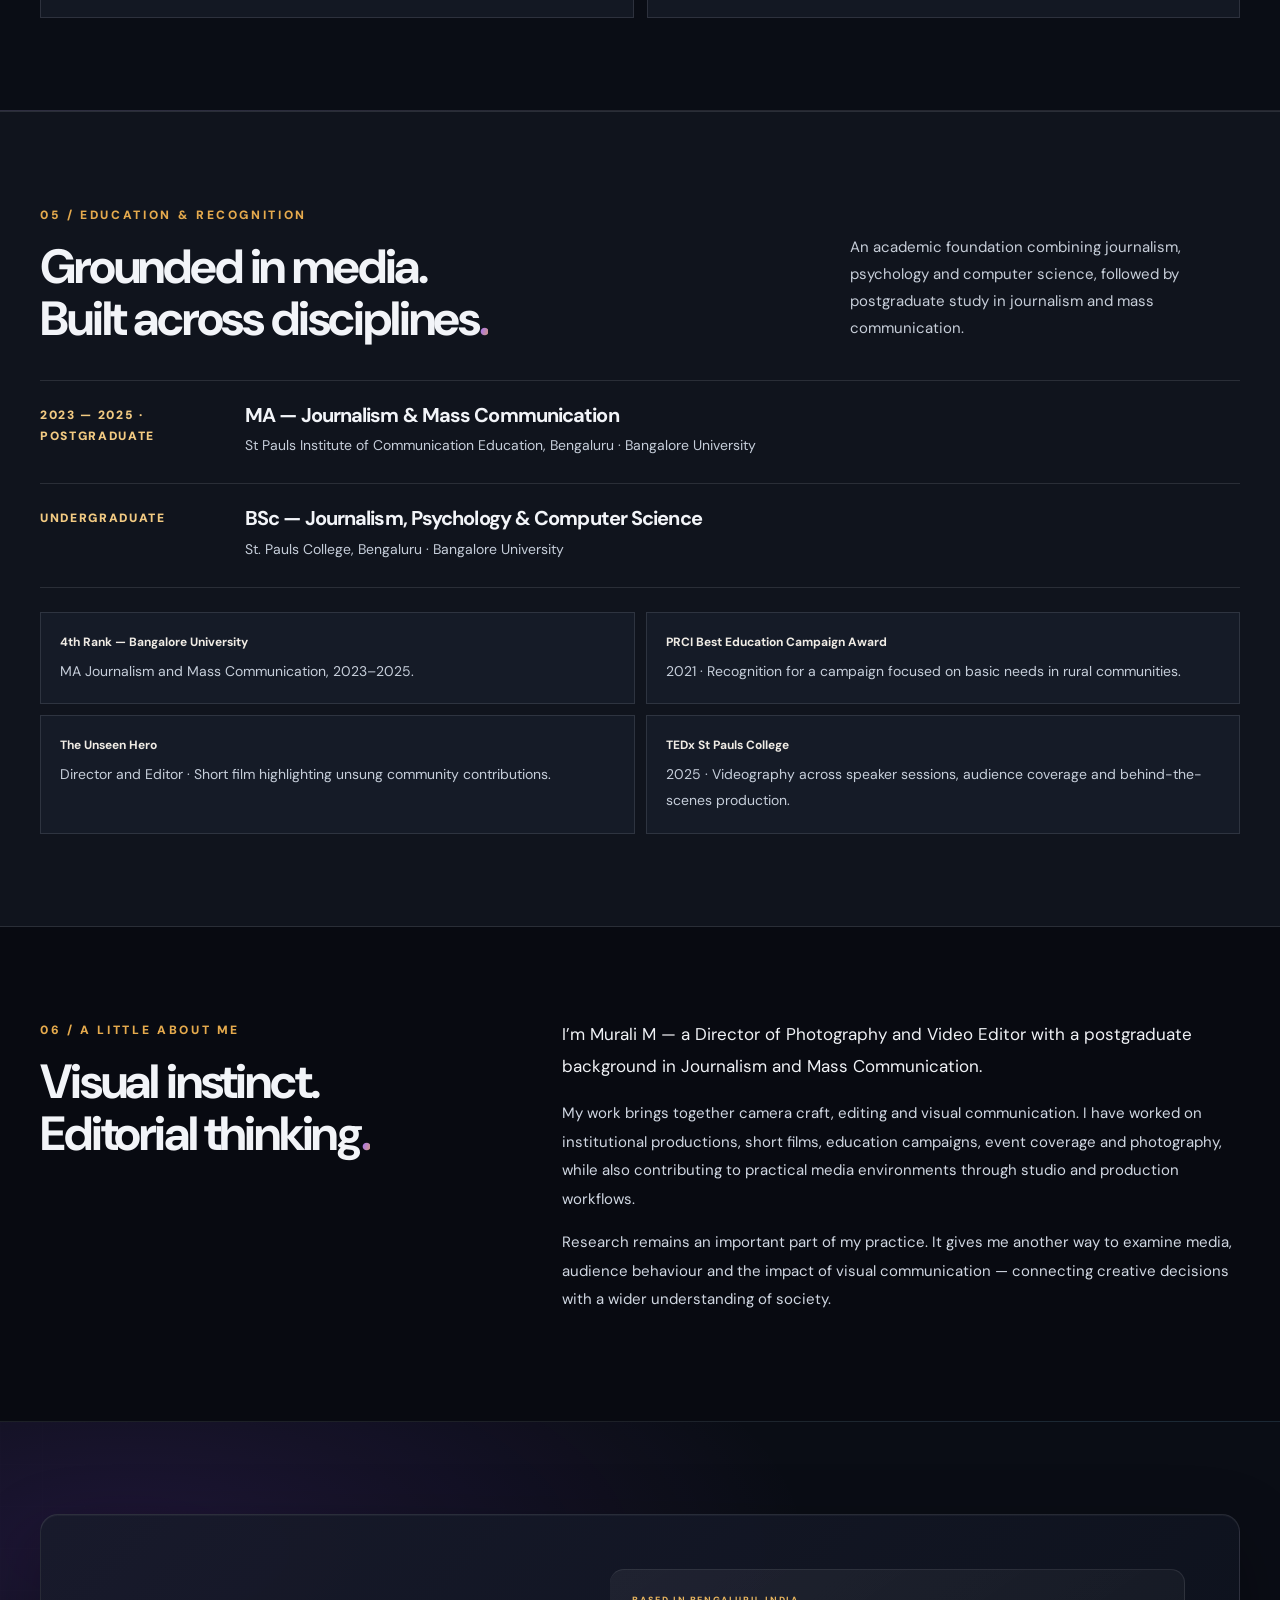
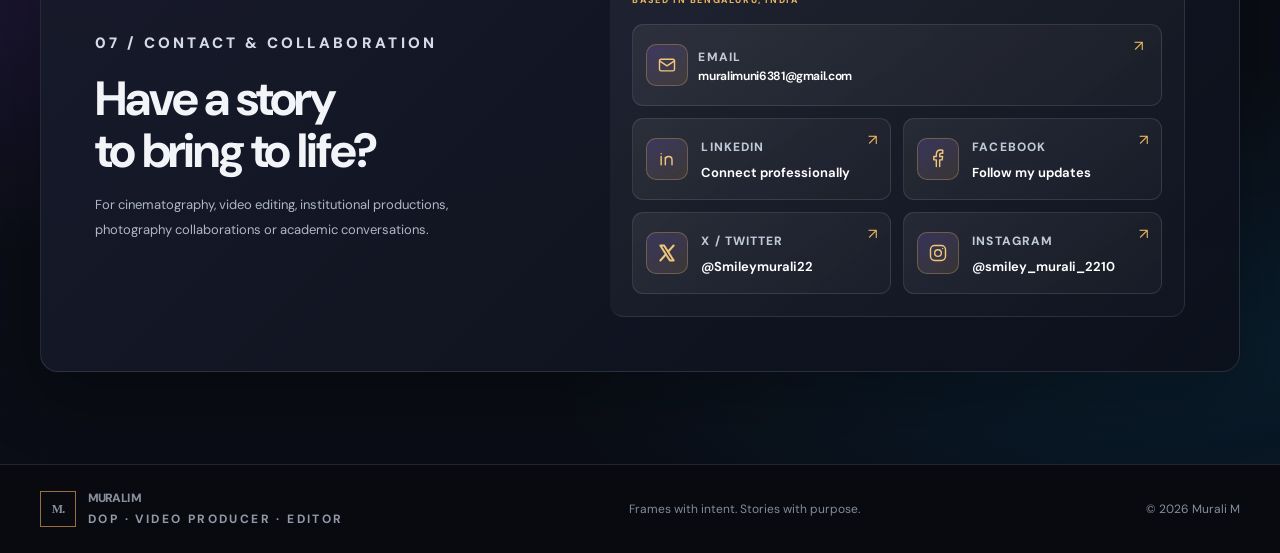
==== commit ca7553b7: "Refresh root landing redirect to latest profile build" ====
--- a/index.html
+++ b/index.html
@@ -3,13 +3,13 @@
 <head>
 <meta charset="UTF-8">
 <meta name="viewport" content="width=device-width, initial-scale=1">
-<meta http-equiv="refresh" content="0; url=profile.html">
-<link rel="canonical" href="profile.html">
+<meta http-equiv="refresh" content="0; url=profile.html?v=20261106-hero2">
+<link rel="canonical" href="profile.html?v=20261106-hero2">
 <meta name="robots" content="noindex">
 <title>Redirecting to Profile | Murali M</title>
-<script>window.location.replace("profile.html");</script>
+<script>window.location.replace("profile.html?v=20261106-hero2");</script>
 </head>
 <body>
-<p>Opening the <a href="profile.html">MURALI M portfolio</a>…</p>
+<p>Opening the <a href="profile.html?v=20261106-hero2">MURALI M portfolio</a>…</p>
 </body>
 </html>
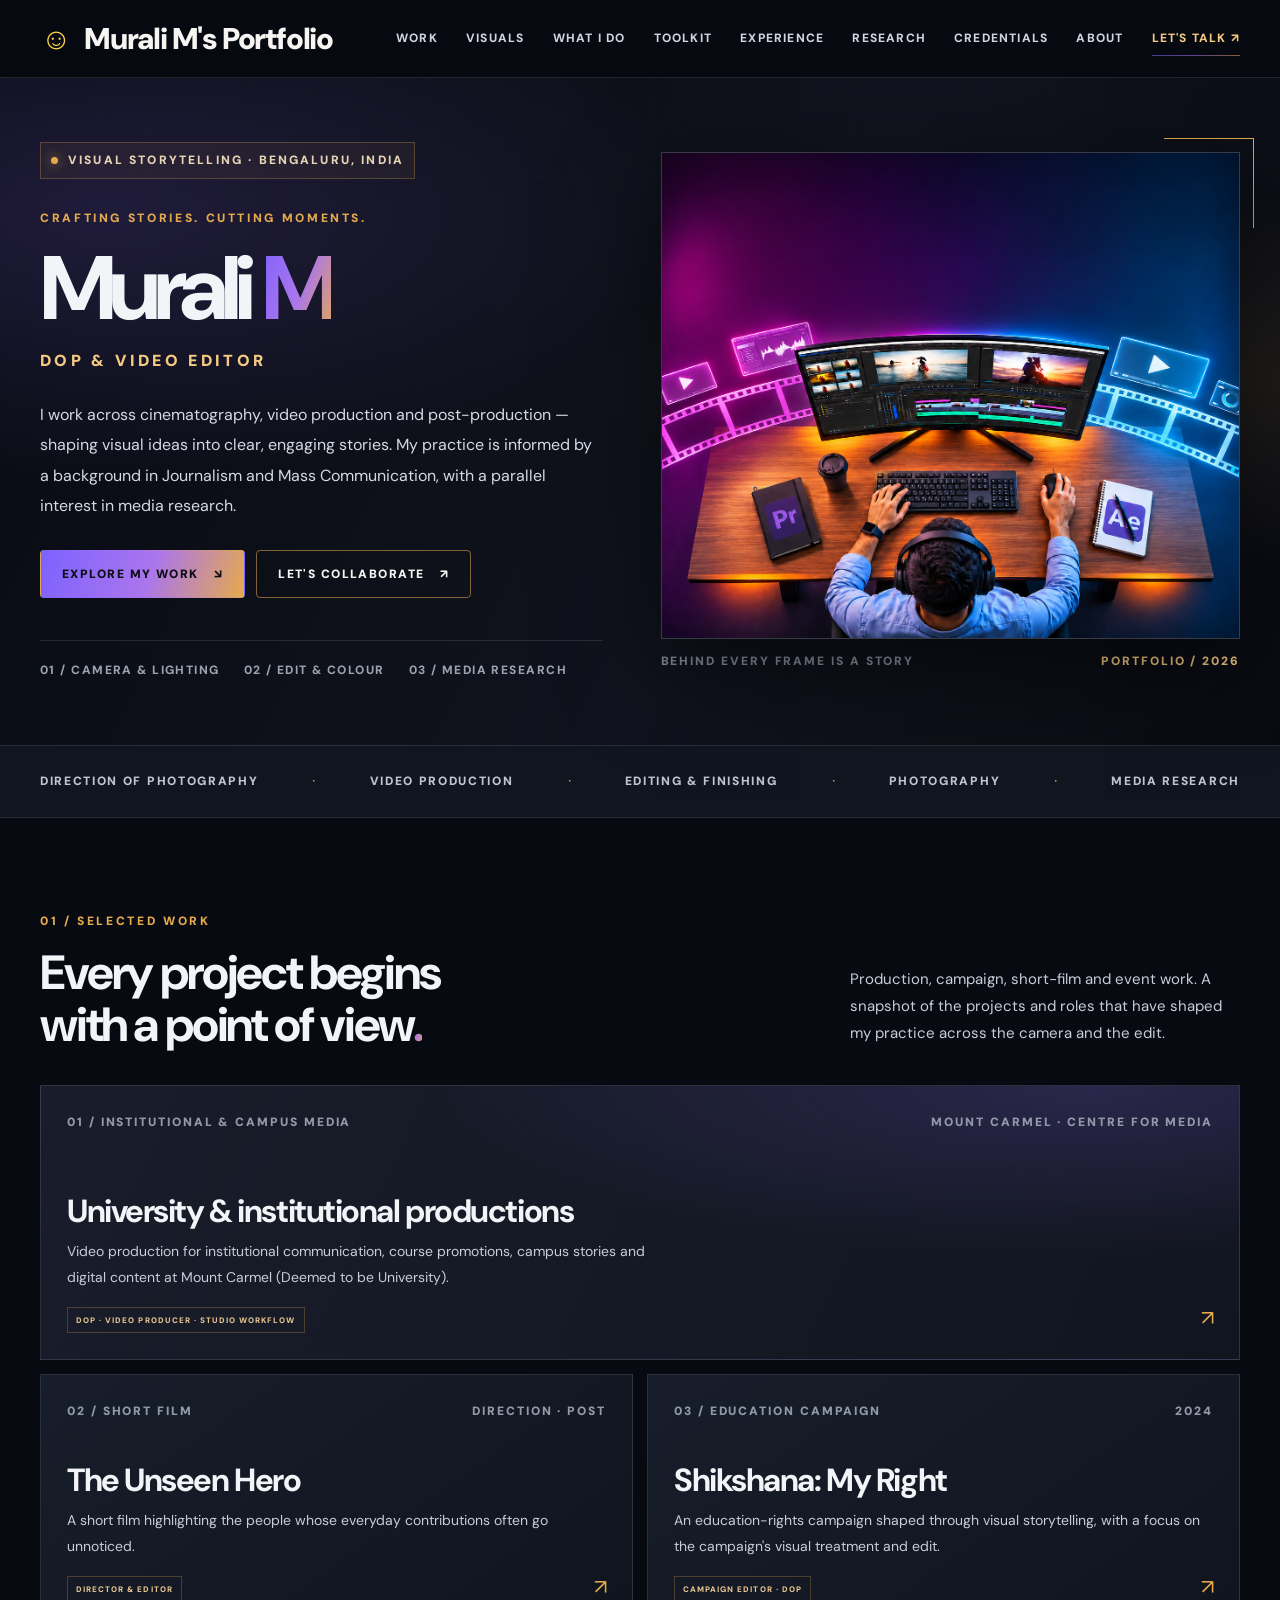
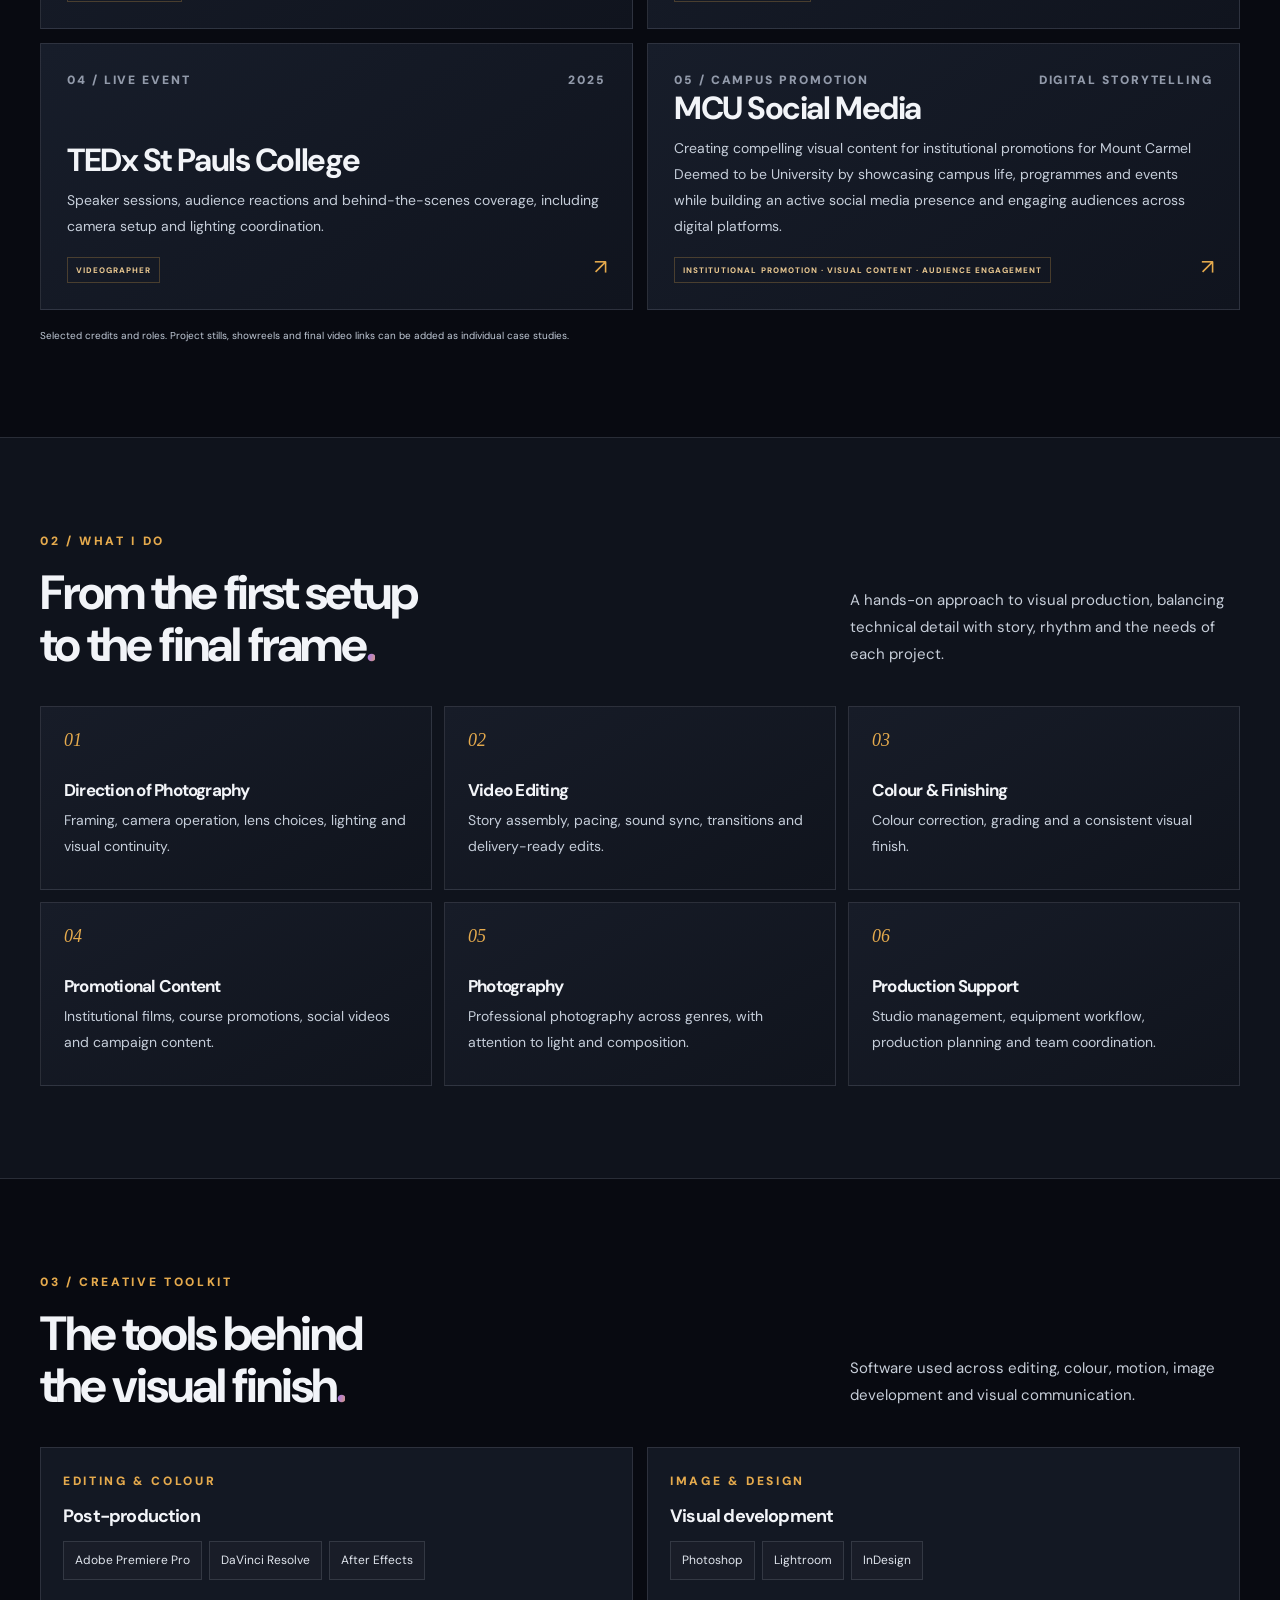
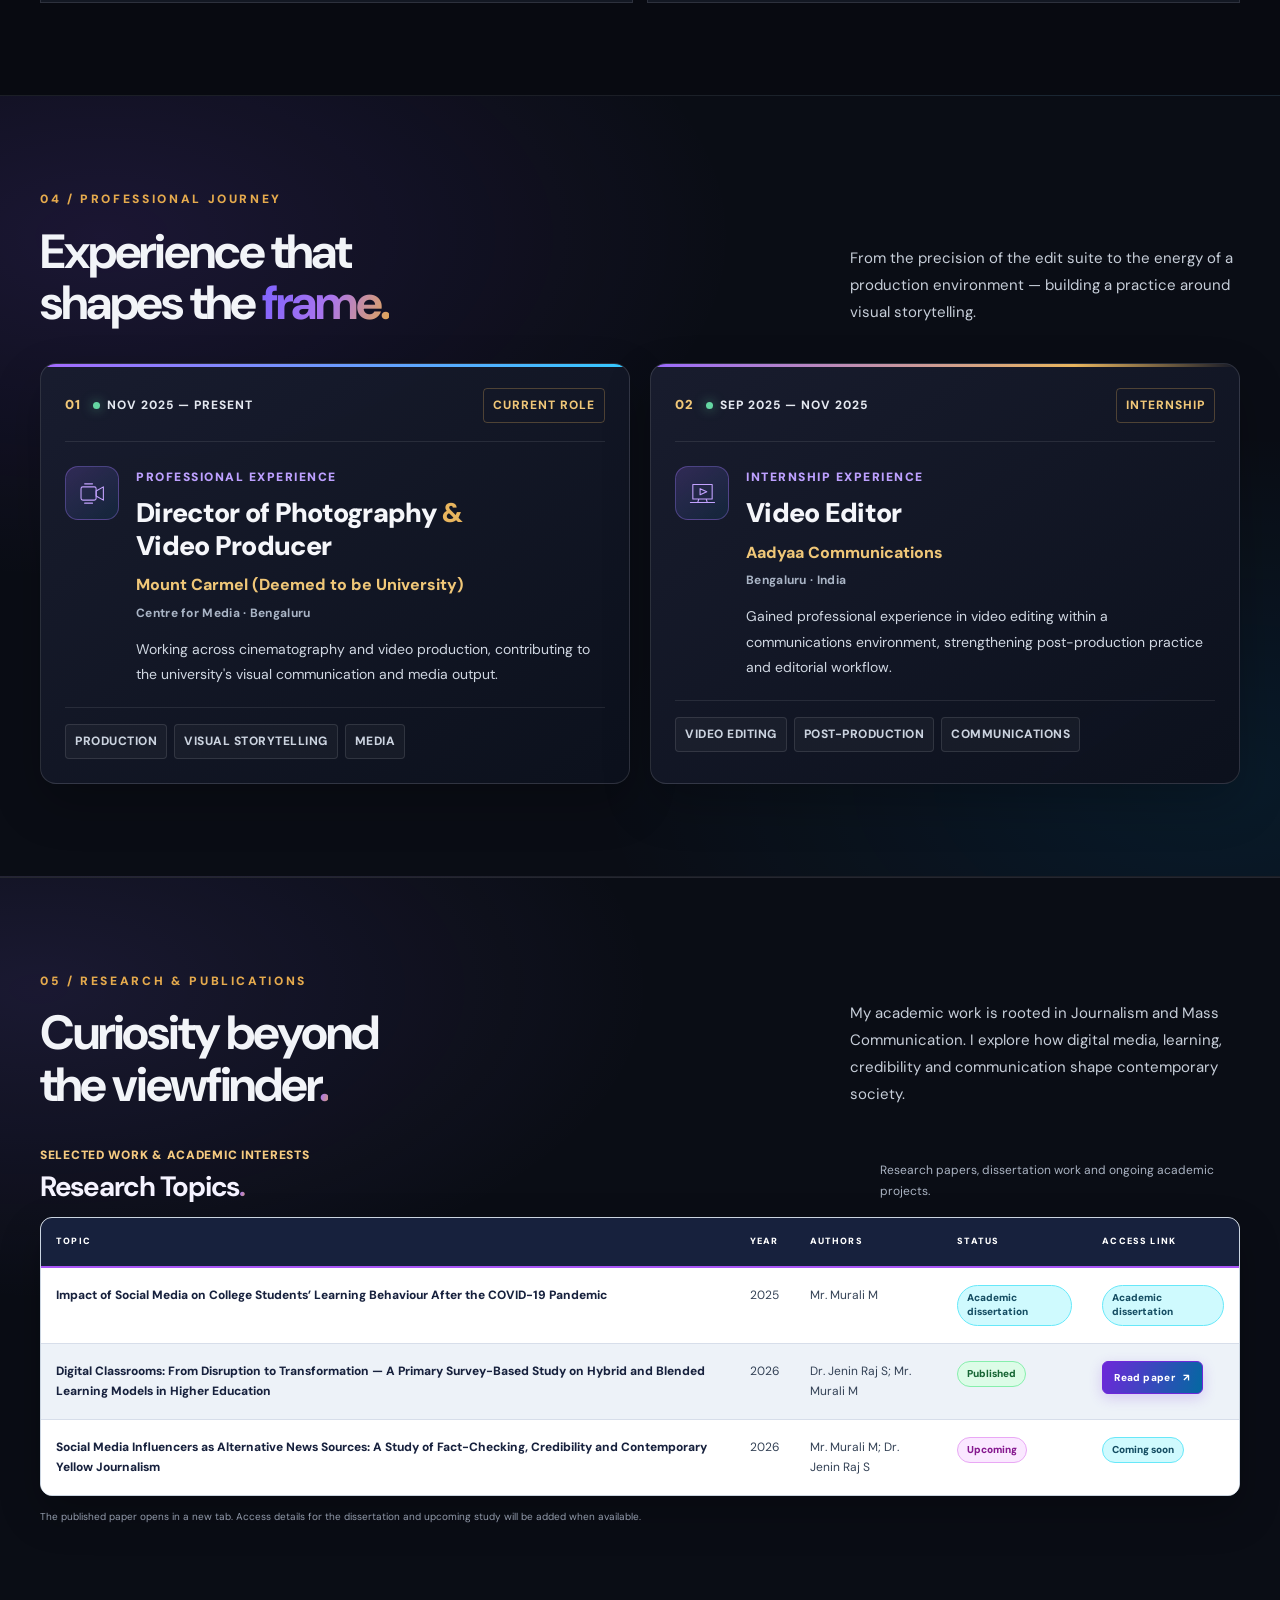
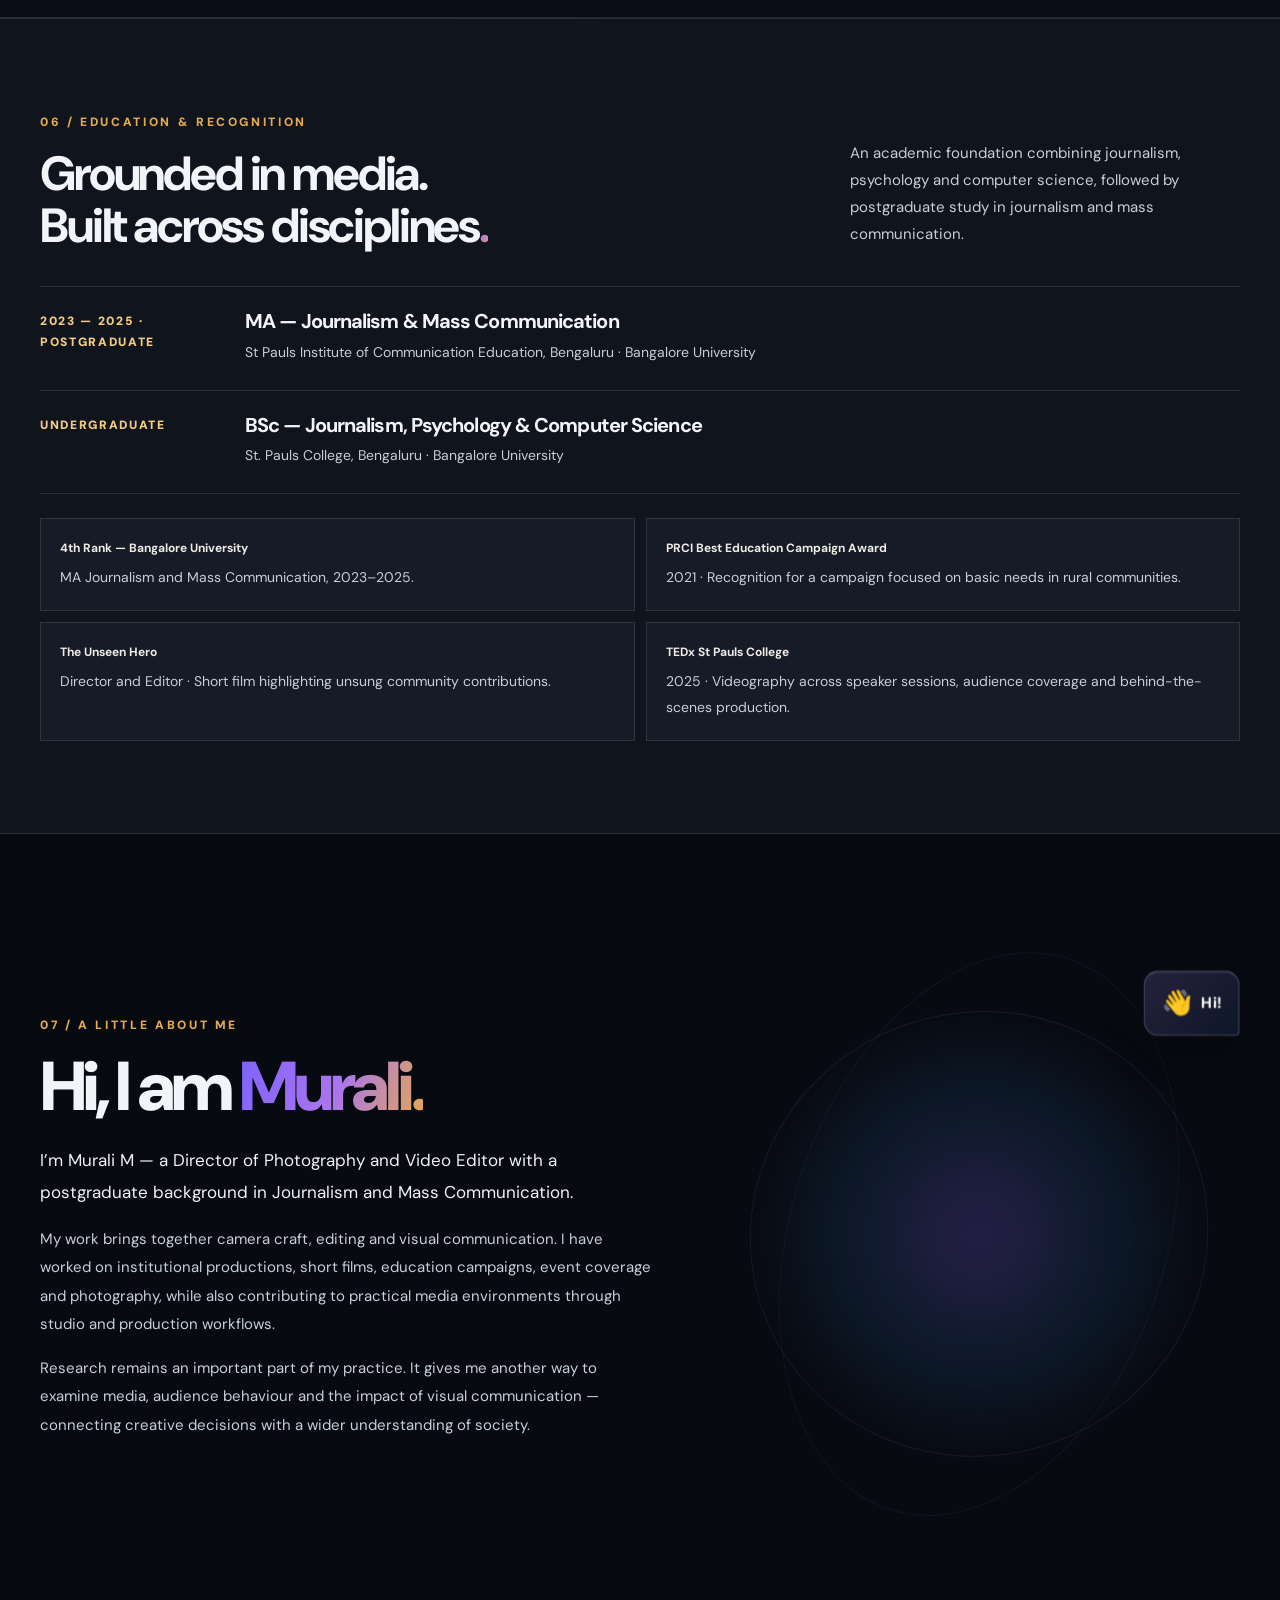
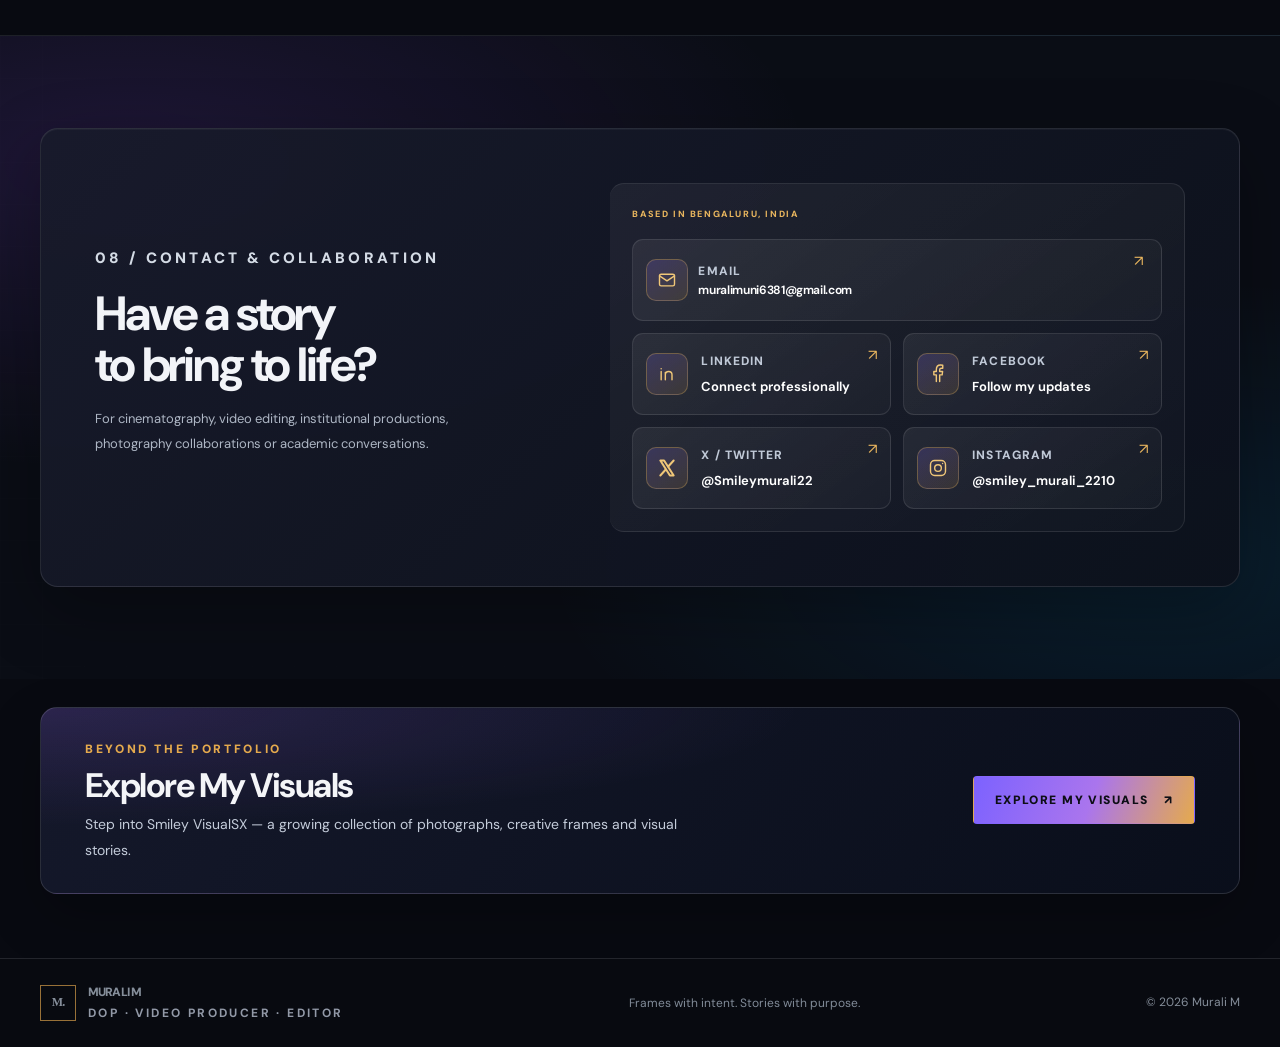
==== commit cefa2a1c: "Refresh portfolio landing cache reference" ====
--- a/index.html
+++ b/index.html
@@ -3,13 +3,13 @@
 <head>
 <meta charset="UTF-8">
 <meta name="viewport" content="width=device-width, initial-scale=1">
-<meta http-equiv="refresh" content="0; url=profile.html?v=20261106-hero2">
-<link rel="canonical" href="profile.html?v=20261106-hero2">
+<meta http-equiv="refresh" content="0; url=profile.html?v=20261107-portfolio-refresh">
+<link rel="canonical" href="profile.html?v=20261107-portfolio-refresh">
 <meta name="robots" content="noindex">
 <title>Redirecting to Profile | Murali M</title>
-<script>window.location.replace("profile.html?v=20261106-hero2");</script>
+<script>window.location.replace("profile.html?v=20261107-portfolio-refresh");</script>
 </head>
 <body>
-<p>Opening the <a href="profile.html?v=20261106-hero2">MURALI M portfolio</a>…</p>
+<p>Opening the <a href="profile.html?v=20261107-portfolio-refresh">MURALI M portfolio</a>…</p>
 </body>
 </html>
